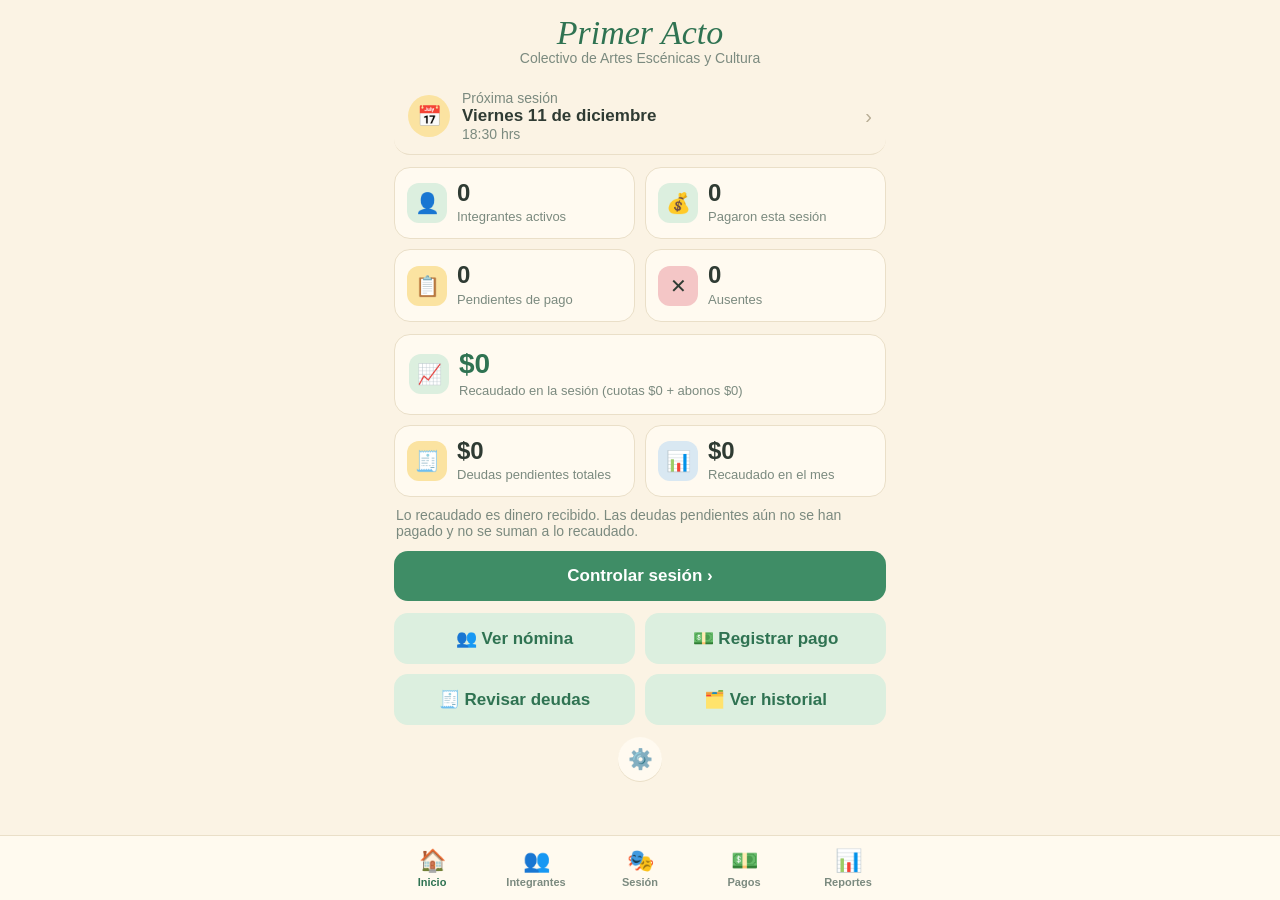
==== index.html @ b85246eb "Add files via upload" ====
<!DOCTYPE html>
<html lang="es">
<head>
<meta charset="utf-8">
<meta name="viewport" content="width=device-width, initial-scale=1, viewport-fit=cover, maximum-scale=1">
<meta name="theme-color" content="#fbf3e4">
<meta name="apple-mobile-web-app-capable" content="yes">
<meta name="mobile-web-app-capable" content="yes">
<meta name="apple-mobile-web-app-status-bar-style" content="default">
<meta name="apple-mobile-web-app-title" content="Primer Acto">
<link rel="manifest" href="manifest.webmanifest">
<link rel="apple-touch-icon" href="icon-180.png">
<link rel="icon" href="icon-192.png">
<title>Primer Acto | Cuotas y Asistencia</title>
<style>
:root{
  --cream:#fbf3e4; --card:#fffaf0; --line:#eadfc8; --ink:#2f3b33; --muted:#7b8a7f;
  --green:#3f8d66; --green-d:#2f7352; --green-p:#dcefdf;
  --yellow:#fbe3a1; --yellow-d:#8a6410; --rose:#f4c6c6; --rose-d:#a33d3d; --blue-p:#d9e8f2;
  --radius:16px;
}
*{box-sizing:border-box;-webkit-tap-highlight-color:transparent}
html,body{margin:0;background:var(--cream);color:var(--ink);font-family:-apple-system,BlinkMacSystemFont,"SF Pro Text","Segoe UI",Roboto,sans-serif;font-size:17px;-webkit-text-size-adjust:100%}
body{padding-top:env(safe-area-inset-top)}
#app{max-width:520px;margin:0 auto;min-height:100vh;padding:12px 14px calc(92px + env(safe-area-inset-bottom))}
h1,h2,h3{margin:0}
.brand{font-family:"Snell Roundhand","Apple Chancery",Georgia,serif;font-style:italic;font-size:34px;color:var(--green-d);line-height:1}
.hdr{display:flex;align-items:center;gap:10px;margin:4px 0 14px}
.hdr h2{flex:1;font-size:21px;text-align:center}
.hdr .sp{width:44px}
.ibtn{width:44px;height:44px;border-radius:50%;border:0;background:var(--card);box-shadow:0 1px 0 var(--line);font-size:20px;color:var(--ink)}
.ibtn.pri{background:var(--green);color:#fff}
.sub{color:var(--muted);font-size:14px}
.card{background:var(--card);border:1px solid var(--line);border-radius:var(--radius);padding:14px;margin-bottom:12px}
.grid2{display:grid;grid-template-columns:1fr 1fr;gap:10px;margin-bottom:12px}
.tile{background:var(--card);border:1px solid var(--line);border-radius:var(--radius);padding:12px;display:flex;gap:10px;align-items:center}
.tile .ic{width:40px;height:40px;border-radius:12px;display:grid;place-items:center;font-size:20px;flex:none}
.tile b{font-size:24px;display:block;line-height:1.1}
.tile span{font-size:13px;color:var(--muted)}
.big{padding:14px}
.big b{font-size:28px;color:var(--green-d)}
.i-g{background:var(--green-p)}.i-y{background:var(--yellow)}.i-r{background:var(--rose)}.i-b{background:var(--blue-p)}
.btn{display:block;width:100%;border:0;border-radius:14px;padding:15px;font-size:17px;font-weight:600;background:var(--green);color:#fff;text-align:center}
.btn:active{background:var(--green-d)}
.btn.sec{background:var(--green-p);color:var(--green-d)}
.btn.warn{background:var(--rose);color:var(--rose-d)}
.btn.sm{padding:10px 14px;font-size:15px;width:auto;display:inline-block}
.btns{display:grid;gap:10px;margin-top:10px}
.row{display:flex;align-items:center;gap:10px}
.grow{flex:1;min-width:0}
.seg{display:flex;background:#efe6d2;border-radius:12px;padding:3px;gap:3px;margin-bottom:12px}
.seg button{flex:1;border:0;background:transparent;padding:10px 4px;border-radius:10px;font-size:15px;color:var(--ink);font-weight:600}
.seg button.on{background:var(--green);color:#fff}
.seg button.on.rose{background:#e58b8b}
input,select,textarea{width:100%;font:inherit;font-size:17px;padding:13px;border-radius:12px;border:1px solid var(--line);background:#fff;color:var(--ink);-webkit-appearance:none;appearance:none}
select{background-image:linear-gradient(45deg,transparent 50%,#777 50%),linear-gradient(135deg,#777 50%,transparent 50%);background-position:calc(100% - 20px) 55%,calc(100% - 14px) 55%;background-size:6px 6px;background-repeat:no-repeat;padding-right:36px}
label{display:block;font-size:14px;color:var(--muted);margin:12px 0 5px;font-weight:600}
.list{background:var(--card);border:1px solid var(--line);border-radius:var(--radius);overflow:hidden;margin-bottom:12px}
.item{display:flex;align-items:center;gap:12px;padding:12px 14px;border-bottom:1px solid var(--line);background:transparent;width:100%;border-top:0;border-left:0;border-right:0;text-align:left;font:inherit;color:inherit}
.item:last-child{border-bottom:0}
.avatar{width:42px;height:42px;border-radius:50%;display:grid;place-items:center;font-weight:700;font-size:15px;flex:none}
.pill{display:inline-block;padding:3px 10px;border-radius:99px;font-size:13px;font-weight:700}
.p-pago{background:var(--green-p);color:var(--green-d)}
.p-debe{background:var(--yellow);color:var(--yellow-d)}
.p-ausente{background:var(--rose);color:var(--rose-d)}
.p-exento,.p-suspendida{background:var(--blue-p);color:#3c6685}
.p-ok{background:var(--green-p);color:var(--green-d)}
.chev{color:#b8ad95;font-size:20px}
.chips{display:flex;gap:8px;margin-bottom:12px;overflow-x:auto}
.chip{border:0;border-radius:99px;padding:9px 14px;background:#efe6d2;font-size:15px;font-weight:600;white-space:nowrap;color:var(--ink)}
.chip.on{background:var(--green);color:#fff}
.mrow{padding:10px 12px;border-bottom:1px solid var(--line)}
.mrow:last-child{border-bottom:0}
.mrow .nm{font-weight:600;margin-bottom:8px;display:flex;justify-content:space-between;gap:8px}
.mrow .nm small{font-weight:600;color:var(--yellow-d);background:var(--yellow);padding:1px 8px;border-radius:99px;font-size:12px}
.st{display:grid;grid-template-columns:repeat(3,1fr);gap:7px}
.st button{border:2px solid transparent;border-radius:12px;padding:12px 2px;font-size:15px;font-weight:700;background:#f3ecd9;color:#6b6a5c;min-height:48px}
.st button.on.pago{background:var(--green);color:#fff}
.st button.on.debe{background:var(--yellow);color:var(--yellow-d);border-color:#e9c75f}
.st button.on.ausente{background:#e58b8b;color:#fff}
.exento{padding:10px;border-radius:12px;background:var(--blue-p);color:#3c6685;font-weight:700;text-align:center}
.sumrow{display:grid;grid-template-columns:repeat(3,1fr);gap:8px;margin:12px 0}
.sum{border-radius:14px;padding:10px;text-align:center}
.sum span{display:block;font-size:12px;color:#5d6a60;font-weight:600}
.sum b{font-size:22px}
.tabs{position:fixed;left:0;right:0;bottom:0;background:rgba(255,250,240,.96);backdrop-filter:blur(10px);border-top:1px solid var(--line);padding:6px 6px calc(6px + env(safe-area-inset-bottom));display:flex;z-index:10}
.tabs-in{display:flex;width:100%;max-width:520px;margin:0 auto}
.tabs button{flex:1;border:0;background:none;padding:6px 0;font-size:11px;color:var(--muted);font-weight:600;display:flex;flex-direction:column;align-items:center;gap:2px}
.tabs button i{font-style:normal;font-size:22px}
.tabs button.on{color:var(--green-d)}
.bars{display:flex;align-items:flex-end;gap:10px;height:130px;padding:6px 4px 0}
.bar{flex:1;display:flex;flex-direction:column;justify-content:flex-end;align-items:center;height:100%;font-size:11px;color:var(--muted)}
.bar div{width:100%;background:#8fc7a6;border-radius:8px 8px 0 0;min-height:3px}
.bar em{font-style:normal;font-size:11px;color:var(--ink);font-weight:700;margin-bottom:3px}
.toast{position:fixed;left:50%;transform:translateX(-50%);bottom:calc(90px + env(safe-area-inset-bottom));background:#2f3b33;color:#fff;padding:12px 18px;border-radius:12px;font-size:15px;z-index:30;max-width:90%;text-align:center}
.warnbox{background:#fdf0cf;border:1px solid #ecd79b;border-radius:14px;padding:12px;font-size:14px;margin-bottom:12px;color:#6b520f}
.infobox{background:var(--blue-p);border-radius:14px;padding:12px;font-size:14px;margin-bottom:12px;color:#3c5970}
.switch{display:flex;justify-content:space-between;align-items:center;padding:10px 0;border-bottom:1px solid var(--line)}
.sw{width:52px;height:30px;border-radius:99px;background:#d6cdb6;border:0;position:relative;flex:none}
.sw::after{content:"";position:absolute;top:3px;left:3px;width:24px;height:24px;border-radius:50%;background:#fff;transition:.15s}
.sw.on{background:var(--green)}.sw.on::after{left:25px}
.empty{text-align:center;color:var(--muted);padding:26px 10px}
.right{text-align:right}
.mut{color:var(--muted)}
.tag-g{color:var(--green-d);font-weight:700}.tag-y{color:var(--yellow-d);font-weight:700}
hr{border:0;border-top:1px solid var(--line);margin:12px 0}
</style>
</head>
<body>
<div id="app"></div>
<nav class="tabs"><div class="tabs-in" id="tabs"></div></nav>
<script src="logic.js"></script>
<script>
(function(){
'use strict';
var KEY='primerActo.v1', META='primerActo.meta';
var S=load();
var today=PA.ymd(new Date());
var ui={tab:'home',memberId:null,mtab:'hist',q:'',filter:'activos',date:PA.nextSessionDate(S,new Date()),
        rep:{ym:today.slice(0,7),member:''},pay:{memberId:'',target:'oldest',method:'efectivo',amount:'',date:today,note:''},screen:null,edit:null};

/* ---------- almacenamiento ---------- */
function load(){
  try{var raw=localStorage.getItem(KEY); if(raw){var d=JSON.parse(raw); return migrate(d);}}catch(e){}
  return PA.newState();
}
function migrate(d){var b=PA.newState(); d.settings=Object.assign(b.settings,d.settings||{}); d.members=d.members||[]; d.sessions=d.sessions||{}; d.payments=d.payments||[]; d.v=1; return d;}
function save(){
  try{ localStorage.setItem(KEY,JSON.stringify(S)); localStorage.setItem(KEY+'.copy',JSON.stringify(S)); markDirty(); }
  catch(e){ toast('⚠️ No se pudo guardar. Exporta un respaldo.'); }
}
function meta(){try{return JSON.parse(localStorage.getItem(META))||{}}catch(e){return {}}}
function markDirty(){var m=meta(); m.dirty=(m.dirty||0)+1; try{localStorage.setItem(META,JSON.stringify(m))}catch(e){}}
function markBackup(){var m=meta(); m.last=Date.now(); m.dirty=0; localStorage.setItem(META,JSON.stringify(m));}
if(navigator.storage&&navigator.storage.persist){navigator.storage.persist().catch(function(){});}

/* ---------- utilidades ---------- */
var $=function(s){return document.querySelector(s)};
function esc(s){return String(s==null?'':s).replace(/[&<>"']/g,function(c){return {'&':'&amp;','<':'&lt;','>':'&gt;','"':'&quot;',"'":'&#39;'}[c]})}
var clp=PA.clp;
var DOW=['domingo','lunes','martes','miércoles','jueves','viernes','sábado'];
var MON=['enero','febrero','marzo','abril','mayo','junio','julio','agosto','septiembre','octubre','noviembre','diciembre'];
function fdate(s,long){var d=PA.parseYmd(s); return long?(DOW[d.getDay()]+' '+d.getDate()+' de '+MON[d.getMonth()]):(d.getDate()+' '+MON[d.getMonth()].slice(0,3)+' '+d.getFullYear());}
function cap(s){return s.charAt(0).toUpperCase()+s.slice(1)}
function fmonth(ym){var p=ym.split('-');return cap(MON[+p[1]-1])+' '+p[0]}
function full(m){return (m.first+' '+m.last).trim()}
function inits(m){return ((m.first[0]||'')+(m.last[0]||'')).toUpperCase()}
var COLORS=['#f6d0c8','#d7e8d2','#fbe3a1','#d9e8f2','#e6d3ee','#fbd5b0'];
function avatar(m){var i=0;for(var k=0;k<m.id.length;k++)i+=m.id.charCodeAt(k);return '<div class="avatar" style="background:'+COLORS[i%COLORS.length]+'">'+esc(inits(m))+'</div>'}
var ICON={pago:'✓',debe:'⏳',ausente:'✕',exento:'☂'}, LABEL={pago:'Pagó',debe:'Debe',ausente:'Ausente',exento:'Exento',suspendida:'Suspendida'};
function toast(t){var e=document.createElement('div');e.className='toast';e.textContent=t;document.body.appendChild(e);setTimeout(function(){e.remove()},2600)}
function download(name,text,type){var b=new Blob([text],{type:type||'text/csv;charset=utf-8'});var a=document.createElement('a');a.href=URL.createObjectURL(b);a.download=name;document.body.appendChild(a);a.click();setTimeout(function(){a.remove();URL.revokeObjectURL(a.href)},500)}
function pickFile(accept,cb){var i=document.createElement('input');i.type='file';i.accept=accept;i.onchange=function(){var f=i.files[0];if(!f)return;var r=new FileReader();r.onload=function(){cb(r.result,f)};r.readAsText(f)};i.click()}

/* ---------- vistas ---------- */
function header(title,back,right){
  return '<div class="hdr">'+(back?'<button class="ibtn" data-a="back">‹</button>':'<div class="sp"></div>')+'<h2>'+title+'</h2>'+(right||'<div class="sp"></div>')+'</div>';
}
function tile(ic,cls,v,l){return '<div class="tile"><div class="ic '+cls+'">'+ic+'</div><div><b>'+v+'</b><span>'+l+'</span></div></div>'}

function vHome(){
  var date=ui.date, st=PA.sessionStats(S,date), ym=date.slice(0,7);
  var m=meta(), warn='';
  if(S.members.length||Object.keys(S.sessions).length){
    var days=m.last?Math.floor((Date.now()-m.last)/864e5):null;
    if((m.dirty||0)>0&&(days===null||days>=7)) warn='<div class="warnbox">💾 <b>'+(days===null?'Aún no has hecho un respaldo.':'Hace '+days+' días que no haces un respaldo.')+'</b> Toca aquí para descargarlo.<div class="btns"><button class="btn sec sm" data-a="backup">Descargar respaldo</button></div></div>';
  }
  var sesTxt=st.suspendida?'<span class="pill p-suspendida">Suspendida</span>':'';
  return '<div style="text-align:center;margin:4px 0 12px"><div class="brand">Primer Acto</div><div class="sub">Colectivo de Artes Escénicas y Cultura</div></div>'
  +warn
  +'<button class="item card" style="margin-bottom:12px" data-a="goSession"><div class="avatar i-y" style="font-size:20px">📅</div><div class="grow"><div class="sub">'+(date===PA.nextSessionDate(S,new Date())?'Próxima sesión':'Sesión seleccionada')+'</div><b>'+cap(fdate(date,true))+'</b> '+sesTxt+'<div class="sub">'+esc(S.settings.time)+' hrs'+(S.settings.place?' · '+esc(S.settings.place):'')+'</div></div><span class="chev">›</span></button>'
  +'<div class="grid2">'
  +tile('👤','i-g',S.members.filter(function(x){return x.active}).length,'Integrantes activos')
  +tile('💰','i-g',st.pagaron,'Pagaron esta sesión')
  +tile('📋','i-y',st.deben,'Pendientes de pago')
  +tile('✕','i-r',st.ausentes,'Ausentes')
  +'</div>'
  +'<div class="tile big" style="margin-bottom:10px"><div class="ic i-g">📈</div><div><b>'+clp(st.recaudado)+'</b><span>Recaudado en la sesión (cuotas '+clp(st.cuotasCobradas)+' + abonos '+clp(st.abonos)+')</span></div></div>'
  +'<div class="grid2">'
  +'<div class="tile"><div class="ic i-y">🧾</div><div><b>'+clp(PA.totalDebt(S))+'</b><span>Deudas pendientes totales</span></div></div>'
  +'<div class="tile"><div class="ic i-b">📊</div><div><b>'+clp(PA.monthCollected(S,ym))+'</b><span>Recaudado en el mes</span></div></div>'
  +'</div>'
  +'<div class="sub" style="margin:-2px 2px 12px">Lo recaudado es dinero recibido. Las deudas pendientes aún no se han pagado y no se suman a lo recaudado.</div>'
  +'<button class="btn" data-a="goSession">Controlar sesión ›</button>'
  +'<div class="grid2" style="margin-top:12px">'
  +'<button class="btn sec" data-a="tab" data-v="members">👥 Ver nómina</button>'
  +'<button class="btn sec" data-a="tab" data-v="pay">💵 Registrar pago</button>'
  +'<button class="btn sec" data-a="debts">🧾 Revisar deudas</button>'
  +'<button class="btn sec" data-a="tab" data-v="reports">🗂️ Ver historial</button>'
  +'</div>'
  +'<div style="text-align:center;margin-top:6px"><button class="ibtn" data-a="settings" aria-label="Configuración">⚙️</button></div>';
}

function vMembers(){
  var list=S.members.slice().sort(PA.byName), act=list.filter(function(m){return m.active}).length, ina=list.length-act;
  var q=ui.q.trim().toLowerCase();
  var shown=list.filter(function(m){
    if(ui.filter==='activos'&&!m.active)return false;
    if(ui.filter==='inactivos'&&m.active)return false;
    return !q||full(m).toLowerCase().indexOf(q)>=0;
  });
  return header('Integrantes',false,'<button class="ibtn pri" data-a="addMember">＋</button>')
  +'<input id="q" type="search" placeholder="Buscar integrante…" value="'+esc(ui.q)+'" style="margin-bottom:10px">'
  +'<div class="chips">'
  +'<button class="chip '+(ui.filter==='todos'?'on':'')+'" data-a="filter" data-v="todos">Todos ('+list.length+')</button>'
  +'<button class="chip '+(ui.filter==='activos'?'on':'')+'" data-a="filter" data-v="activos">Activos ('+act+')</button>'
  +'<button class="chip '+(ui.filter==='inactivos'?'on':'')+'" data-a="filter" data-v="inactivos">Inactivos ('+ina+')</button></div>'
  +(shown.length?'<div class="list">'+shown.map(function(m){
    var b=PA.balanceOf(S,m.id);
    return '<button class="item" data-a="member" data-id="'+m.id+'">'+avatar(m)+'<div class="grow"><b>'+esc(full(m))+'</b><div class="sub">'+(m.active?'Activo':'Inactivo')+(b?' · <span class="tag-y">Debe '+clp(b)+'</span>':'')+'</div></div><span class="chev">›</span></button>';
  }).join('')+'</div>':'<div class="empty">'+(list.length?'No hay resultados.':'Aún no hay integrantes.<br>Toca ＋ para agregar el primero o importa una nómina en CSV.')+'</div>')
  +'<div class="btns"><button class="btn sec" data-a="importMembers">⬆️ Importar nómina (CSV)</button><button class="btn sec" data-a="exportMembers">⬇️ Exportar nómina (CSV)</button></div>';
}

function vMemberForm(){
  var m=ui.edit==='new'?{first:'',last:'',active:true,joinDate:ui.date}:PA.memberById(S,ui.edit);
  return header(ui.edit==='new'?'Nuevo integrante':'Editar datos',true)
  +'<div class="card"><label>Nombre</label><input id="f_first" value="'+esc(m.first)+'" autocapitalize="words" autocomplete="off">'
  +'<label>Apellido</label><input id="f_last" value="'+esc(m.last)+'" autocapitalize="words" autocomplete="off">'
  +'<label>Se incorpora desde (no se cobran semanas anteriores)</label><input id="f_join" type="date" value="'+esc(m.joinDate)+'">'
  +'<div class="infobox" style="margin-top:12px">Solo se guardan nombre y apellido. No registres datos innecesarios de menores de edad.</div></div>'
  +'<button class="btn" data-a="saveMember">Guardar</button>';
}

function vMember(){
  var m=PA.memberById(S,ui.memberId); if(!m){ui.screen=null;return vMembers()}
  var b=PA.balanceOf(S,m.id), t=ui.mtab;
  var body='';
  if(t==='hist'){
    var h=PA.memberHistory(S,m.id);
    body=(h.length?'<div class="list">'+h.map(function(r){
      return '<div class="item"><span class="grow">'+fdate(r.date)+'</span><span class="pill p-'+r.kind+'">'+ICON[r.kind==='suspendida'?'exento':r.kind]+' '+LABEL[r.kind]+'</span><b style="min-width:58px;text-align:right">'+clp(r.amount)+'</b></div>';
    }).join('')+'</div>':'<div class="empty">Sin sesiones registradas.</div>')
    +'<div class="sub">Ausencias: <b>'+PA.absences(S,m.id)+'</b></div>';
  } else if(t==='debts'){
    var d=PA.debtsOf(S,m.id), pays=S.payments.filter(function(p){return p.memberId===m.id}).sort(function(a,b){return a.date<b.date?1:-1});
    body='<div class="card"><div class="sub">Saldo pendiente</div><b style="font-size:28px" class="'+(b?'tag-y':'tag-g')+'">'+clp(b)+'</b></div>'
    +(d.length?'<h3 style="margin:8px 2px">Cuotas adeudadas</h3><div class="list">'+d.map(function(x){
      return '<div class="item"><span class="grow">'+fdate(x.date)+(x.paid?'<div class="sub">Abonado '+clp(x.paid)+' de '+clp(x.fee)+'</div>':'')+'</span>'+(x.balance?'<span class="pill p-debe">Debe '+clp(x.balance)+'</span>':'<span class="pill p-ok">Pagada</span>')+'</div>';
    }).join('')+'</div>':'')
    +'<h3 style="margin:8px 2px">Pagos y abonos</h3>'
    +(pays.length?'<div class="list">'+pays.map(payRow).join('')+'</div>':'<div class="empty">Sin abonos registrados.</div>');
  } else {
    body='<div class="list"><div class="item"><span class="grow">Incorporación</span><b>'+fdate(m.joinDate)+'</b></div>'
    +'<div class="item"><span class="grow">Estado</span><span class="pill '+(m.active?'p-pago':'p-exento')+'">'+(m.active?'Activo':'Inactivo')+'</span></div></div>'
    +'<div class="btns"><button class="btn sec" data-a="editMember" data-id="'+m.id+'">✏️ Editar datos</button>'
    +'<button class="btn '+(m.active?'warn':'')+'" data-a="toggleActive" data-id="'+m.id+'">'+(m.active?'Marcar como inactivo':'Reactivar integrante')+'</button></div>'
    +'<div class="sub" style="margin-top:10px">Al marcar como inactivo no se generan nuevas cuotas, pero se conserva todo su historial y sus deudas.</div>';
  }
  return header(esc(m.first),true)
  +'<div class="row" style="margin-bottom:12px">'+avatar(m).replace('class="avatar"','class="avatar" style="width:64px;height:64px;font-size:22px;background:#f6d0c8"')+'<div><h3>'+esc(full(m))+'</h3><span class="pill '+(m.active?'p-pago':'p-exento')+'">'+(m.active?'Activo':'Inactivo')+'</span>'+(b?' <span class="pill p-debe">Debe '+clp(b)+'</span>':'')+'</div></div>'
  +'<div class="seg"><button class="'+(t==='hist'?'on':'')+'" data-a="mtab" data-v="hist">Historial</button><button class="'+(t==='debts'?'on':'')+'" data-a="mtab" data-v="debts">Deudas</button><button class="'+(t==='data'?'on':'')+'" data-a="mtab" data-v="data">Datos</button></div>'
  +body
  +'<div class="btns"><button class="btn" data-a="payFor" data-id="'+m.id+'">Registrar pago</button></div>';
}
function payRow(p){
  var m=PA.memberById(S,p.memberId);
  return '<div class="item"><div class="grow"><b>'+clp(p.amount)+'</b> <span class="sub">· '+fdate(p.date)+' · '+esc(PA.METHODS[p.method]||p.method)+'</span>'
   +(ui.tab==='pay'&&m?'<div class="sub">'+esc(full(m))+'</div>':'')
   +'<div class="sub">Aplicado a: '+p.allocs.map(function(a){return fdate(a.date)+' ('+clp(a.amount)+')'}).join(', ')+'</div>'+(p.note?'<div class="sub">“'+esc(p.note)+'”</div>':'')+'</div>'
   +'<button class="btn warn sm" data-a="delPay" data-id="'+p.id+'">Anular</button></div>';
}

function vSession(){
  var date=ui.date, s=S.sessions[date], susp=s&&s.status==='suspendida', st=PA.sessionStats(S,date), ro=PA.roster(S,date);
  var fee=s?s.fee:S.settings.fee;
  var h=header('Control semanal',false,'<div class="sp"></div>')
   +'<div class="card"><label style="margin-top:0">Fecha de la sesión</label><input id="sdate" type="date" value="'+date+'"><div class="sub" style="margin-top:6px">'+cap(fdate(date,true))+'</div></div>'
   +'<div class="seg"><button class="'+(!susp?'on':'')+'" data-a="status" data-v="realizada">Sesión realizada</button><button class="'+(susp?'on rose':'')+'" data-a="status" data-v="suspendida">Suspender sesión</button></div>';
  if(susp){
    return h+'<div class="card" style="text-align:center"><div style="font-size:54px">🗓️</div><h3>Sesión suspendida</h3><p class="sub">No se cobra la cuota a ningún integrante en esta fecha. Las deudas anteriores se mantienen.</p></div>'
     +'<div class="list">'+ro.map(function(m){return '<div class="item">'+avatar(m)+'<div class="grow"><b>'+esc(full(m))+'</b></div><span class="pill p-exento">☂ Exento</span></div>'}).join('')+'</div>'
     +'<div class="btns"><button class="btn sec" data-a="status" data-v="realizada">Reanudar sesión (marcar como realizada)</button></div>';
  }
  var rows=ro.map(function(m){
    var mk=s&&s.marks[m.id], prev=PA.balanceOf(S,m.id)-((mk==='debe')?Math.max(0,fee-PA.allocatedTo(S,m.id,date)):0);
    return '<div class="mrow"><div class="nm"><span>'+esc(full(m))+(m.active?'':' <span class="sub">(inactivo)</span>')+'</span>'+(prev>0?'<small>Deuda previa '+clp(prev)+'</small>':'')+'</div><div class="st">'
     +['pago','debe','ausente'].map(function(k){return '<button class="'+k+(mk===k?' on':'')+'" data-a="mark" data-id="'+m.id+'" data-v="'+k+'">'+ICON[k]+' '+LABEL[k]+'</button>'}).join('')+'</div></div>';
  }).join('');
  return h+(ro.length?'<div class="sub" style="margin:0 2px 8px">Toca el estado de cada integrante (un segundo toque lo desmarca). Se guarda solo.</div><div class="list">'+rows+'</div>':'<div class="empty">No hay integrantes activos para esta fecha.<br>Agrégalos en “Integrantes”.</div>')
   +'<div class="sumrow"><div class="sum i-g"><span>Recaudado</span><b>'+clp(st.recaudado)+'</b></div><div class="sum i-y"><span>Pendiente</span><b>'+clp(st.pendienteSesion)+'</b></div><div class="sum i-r"><span>Ausentes</span><b>'+st.ausentes+'</b></div></div>'
   +'<div class="sub" style="text-align:center">✓ Guardado automáticamente · Cuota: '+clp(fee)+(st.sinMarcar?' · Sin marcar: '+st.sinMarcar:'')+'</div>'
   +'<div class="btns"><button class="btn sec" data-a="prevDate">‹ Sesión anterior</button><button class="btn sec" data-a="nextDate">Sesión siguiente ›</button></div>';
}

function vPay(){
  var P=ui.pay, members=S.members.slice().sort(PA.byName);
  var m=P.memberId?PA.memberById(S,P.memberId):null, d=m?PA.debtsOf(S,m.id).filter(function(x){return x.balance>0}):[], bal=d.reduce(function(t,x){return t+x.balance},0);
  var recent=S.payments.slice().sort(function(a,b){return a.date<b.date?1:(a.date>b.date?-1:0)}).slice(0,15);
  return header('Registrar pago',false)
  +'<div class="card"><label style="margin-top:0">Integrante</label><select id="p_member"><option value="">Elige un integrante…</option>'+members.map(function(x){var b=PA.balanceOf(S,x.id);return '<option value="'+x.id+'"'+(x.id===P.memberId?' selected':'')+'>'+esc(full(x))+(b?' — debe '+clp(b):'')+'</option>'}).join('')+'</select>'
  +(m?'<div class="row" style="margin-top:10px">'+avatar(m)+'<div><b>'+esc(full(m))+'</b><div class="sub">Deuda actual: <b class="'+(bal?'tag-y':'tag-g')+'">'+clp(bal)+'</b></div></div></div>':'')
  +(m&&!bal?'<div class="infobox" style="margin-top:10px">Esta persona no tiene deudas pendientes. Si pagó hoy en la sesión, márcala como “Pagó” en Control semanal.</div>':'')
  +'<label>Monto recibido (CLP)</label><input id="p_amount" type="number" inputmode="numeric" min="0" step="1" placeholder="'+(bal?'hasta '+bal:'0')+'" value="'+esc(P.amount)+'">'
  +'<label>Fecha del pago</label><input id="p_date" type="date" value="'+P.date+'">'
  +'<label>Medio de pago</label><select id="p_method">'+Object.keys(PA.METHODS).map(function(k){return '<option value="'+k+'"'+(k===P.method?' selected':'')+'>'+PA.METHODS[k]+'</option>'}).join('')+'</select>'
  +'<label>Aplicar a</label><select id="p_target"><option value="oldest">Deudas más antiguas primero</option>'+d.map(function(x){return '<option value="'+x.date+'"'+(P.target===x.date?' selected':'')+'>Semana del '+fdate(x.date)+' (debe '+clp(x.balance)+')</option>'}).join('')+'</select>'
  +'<label>Observaciones (opcional)</label><textarea id="p_note" rows="2">'+esc(P.note)+'</textarea></div>'
  +'<button class="btn" data-a="savePay">Guardar pago</button>'
  +'<h3 style="margin:18px 2px 8px">Últimos pagos y abonos</h3>'+(recent.length?'<div class="list">'+recent.map(payRow).join('')+'</div>':'<div class="empty">Aún no hay abonos registrados.</div>');
}

function vDebts(){
  var rows=S.members.map(function(m){return {m:m,b:PA.balanceOf(S,m.id)}}).filter(function(x){return x.b>0}).sort(function(a,b){return b.b-a.b});
  var tot=rows.reduce(function(t,x){return t+x.b},0);
  return header('Deudas pendientes',true)
  +'<div class="card"><div class="sub">Total adeudado (aún no recibido)</div><b style="font-size:28px" class="tag-y">'+clp(tot)+'</b></div>'
  +(rows.length?'<div class="list">'+rows.map(function(x){return '<button class="item" data-a="payFor" data-id="'+x.m.id+'">'+avatar(x.m)+'<div class="grow"><b>'+esc(full(x.m))+'</b><div class="sub">'+PA.debtsOf(S,x.m.id).filter(function(d){return d.balance>0}).length+' cuota(s) pendiente(s)</div></div><span class="pill p-debe">'+clp(x.b)+'</span><span class="chev">›</span></button>'}).join('')+'</div>':'<div class="empty">🎉 Nadie tiene deudas pendientes.</div>');
}

function vReports(){
  var R=ui.rep, ym=R.ym, mem=R.member;
  var months={}; months[today.slice(0,7)]=1; Object.keys(S.sessions).forEach(function(d){months[d.slice(0,7)]=1}); S.payments.forEach(function(p){months[p.date.slice(0,7)]=1}); months[ym]=1;
  var ml=Object.keys(months).sort().reverse();
  var dates=Object.keys(S.sessions).filter(function(d){return d.slice(0,7)===ym}).sort().reverse();
  var pagaron=0,debe=0,aus=0;
  dates.forEach(function(d){var s=S.sessions[d]; if(s.status==='suspendida')return; Object.keys(s.marks).forEach(function(id){ if(mem&&id!==mem)return; var k=s.marks[id]; if(k==='pago')pagaron++; else if(k==='debe')debe++; else if(k==='ausente')aus++;});});
  var wk=PA.collectedByWeek(S,ym);
  var max=Math.max.apply(null,wk.map(function(w){return w.total}).concat([1]));
  var collected=mem?(function(){var t=0;dates.forEach(function(d){var s=S.sessions[d];if(s.status!=='suspendida'&&s.marks[mem]==='pago')t+=s.fee});S.payments.forEach(function(p){if(p.memberId===mem&&p.date.slice(0,7)===ym)t+=p.amount});return t})():PA.monthCollected(S,ym);
  var pend=(mem?PA.balanceOf(S,mem):PA.totalDebt(S));
  var pays=S.payments.filter(function(p){return p.date.slice(0,7)===ym&&(!mem||p.memberId===mem)}).sort(function(a,b){return a.date<b.date?1:-1});
  var members=S.members.slice().sort(PA.byName);
  var tbl=members.filter(function(m){return !mem||m.id===mem}).map(function(m){
    return '<div class="item"><div class="grow"><b>'+esc(full(m))+'</b><div class="sub">Ausencias: '+PA.absences(S,m.id)+' · Abonos: '+clp(S.payments.filter(function(p){return p.memberId===m.id}).reduce(function(t,p){return t+p.amount},0))+'</div></div>'+(PA.balanceOf(S,m.id)?'<span class="pill p-debe">Debe '+clp(PA.balanceOf(S,m.id))+'</span>':'<span class="pill p-ok">Al día</span>')+'</div>';
  }).join('');
  var ymI=ml.indexOf(ym);
  return header('Reportes',false)
  +'<div class="row" style="margin-bottom:10px"><button class="ibtn" data-a="repMonth" data-v="1">‹</button><select id="r_ym" class="grow" style="text-align:center">'+ml.map(function(x){return '<option value="'+x+'"'+(x===ym?' selected':'')+'>'+fmonth(x)+'</option>'}).join('')+'</select><button class="ibtn" data-a="repMonth" data-v="-1">›</button></div>'
  +'<select id="r_mem" style="margin-bottom:12px"><option value="">Todos los integrantes</option>'+members.map(function(m){return '<option value="'+m.id+'"'+(m.id===mem?' selected':'')+'>'+esc(full(m))+'</option>'}).join('')+'</select>'
  +'<div class="grid2">'+tile('💰','i-g',clp(collected),'Recaudado (dinero recibido)')+tile('🧾','i-y',clp(pend),'Deuda pendiente total')+'</div>'
  +'<div class="grid2">'+tile('✓','i-g',pagaron,'Pagos de cuota')+tile('⏳','i-y',debe,'Cuotas “Debe”')+tile('✕','i-r',aus,'Ausencias')+tile('☂','i-b',dates.filter(function(d){return S.sessions[d].status==='suspendida'}).length,'Sesiones suspendidas')+'</div>'
  +(!mem?'<h3 style="margin:8px 2px">Recaudación por semana</h3><div class="card">'+(wk.length?'<div class="bars">'+wk.map(function(w){var d=PA.parseYmd(w.week);return '<div class="bar"><em>'+clp(w.total)+'</em><div style="height:'+Math.max(3,Math.round(w.total/max*90))+'px"></div>'+d.getDate()+'/'+(d.getMonth()+1)+'</div>'}).join('')+'</div><div class="sub" style="margin-top:6px">Semanas que comienzan el lunes indicado.</div>':'<div class="empty">Sin recaudación este mes.</div>')+'</div>':'')
  +'<h3 style="margin:8px 2px">Sesiones de '+fmonth(ym)+'</h3>'
  +(dates.length?'<div class="list">'+dates.map(function(d){var s=S.sessions[d],st=PA.sessionStats(S,d);
     if(mem){var k=s.status==='suspendida'?'suspendida':s.marks[mem]; return '<button class="item" data-a="openSession" data-v="'+d+'"><span class="grow">'+fdate(d)+'</span>'+(k?'<span class="pill p-'+k+'">'+LABEL[k]+'</span>':'<span class="sub">sin marcar</span>')+'</button>';}
     return '<button class="item" data-a="openSession" data-v="'+d+'"><div class="grow"><b>'+fdate(d)+'</b><div class="sub">'+(s.status==='suspendida'?'Suspendida':st.pagaron+' pagaron · '+st.deben+' deben · '+st.ausentes+' ausentes')+'</div></div>'+(s.status==='suspendida'?'<span class="pill p-suspendida">☂</span>':'<b>'+clp(st.recaudado)+'</b>')+'<span class="chev">›</span></button>'}).join('')+'</div>':'<div class="empty">No hay sesiones en este mes.</div>')
  +'<h3 style="margin:8px 2px">Pagos y abonos del mes</h3>'+(pays.length?'<div class="list">'+pays.map(payRow).join('')+'</div>':'<div class="empty">Sin abonos este mes.</div>')
  +'<h3 style="margin:8px 2px">Detalle por integrante</h3><div class="list">'+(tbl||'<div class="empty">Sin integrantes.</div>')+'</div>'
  +'<div class="btns"><button class="btn" data-a="exportReport">⬇️ Exportar reporte (CSV / Excel)</button></div>';
}

function vSettings(){
  var c=S.settings, m=meta();
  return header('Configuración',true)
  +'<div class="card"><h3>Datos generales</h3><label>Monto de la cuota semanal (CLP)</label><input id="s_fee" type="number" inputmode="numeric" min="0" value="'+c.fee+'">'
  +'<div class="sub" style="margin-top:6px">El nuevo monto aplica a las sesiones que crees desde ahora. Las sesiones ya registradas conservan la cuota con que se cobraron.</div>'
  +'<label>Lugar del taller</label><input id="s_place" value="'+esc(c.place)+'">'
  +'<label>Día habitual</label><select id="s_wd">'+DOW.map(function(d,i){return '<option value="'+i+'"'+(i===c.weekday?' selected':'')+'>'+cap(d)+'</option>'}).join('')+'</select>'
  +'<label>Hora habitual</label><input id="s_time" type="time" value="'+esc(c.time)+'">'
  +'<div class="switch" style="margin-top:12px"><span>Confirmar antes de suspender una sesión</span><button class="sw '+(c.confirm?'on':'')+'" data-a="toggleConfirm"></button></div></div>'
  +'<div class="card"><h3>Respaldo de datos</h3>'
  +'<div class="warnbox" style="margin-top:10px"><b>Importante:</b> los datos se guardan en este iPhone (almacenamiento del navegador). Se conservan al cerrar la app y al actualizarla, pero <b>se pierden si borras los datos de Safari / “Borrar historial y datos”, si eliminas la app de la pantalla de inicio o si cambias de teléfono</b>. Descarga un respaldo cada semana y guárdalo en Archivos, iCloud o tu correo.</div>'
  +'<div class="sub">Último respaldo: <b>'+(m.last?new Date(m.last).toLocaleDateString('es-CL'):'nunca')+'</b></div>'
  +'<div class="btns"><button class="btn" data-a="backup">⬇️ Descargar respaldo completo (.json)</button><button class="btn sec" data-a="restore">⬆️ Restaurar desde respaldo (.json)</button><button class="btn sec" data-a="exportReport">⬇️ Exportar cuotas y pagos (CSV / Excel)</button><button class="btn sec" data-a="exportMembers">⬇️ Exportar nómina (CSV)</button><button class="btn sec" data-a="importMembers">⬆️ Importar nómina (CSV)</button></div></div>'
  +'<div class="infobox">Los CSV usan “;” como separador y se abren directamente en Excel. Si pides acceso desde otro dispositivo, puedes restaurar el respaldo .json allí.</div>';
}

function render(){
  var v;
  if(ui.screen==='memberForm') v=vMemberForm();
  else if(ui.screen==='member') v=vMember();
  else if(ui.screen==='settings') v=vSettings();
  else if(ui.screen==='debts') v=vDebts();
  else v={home:vHome,members:vMembers,session:vSession,pay:vPay,reports:vReports}[ui.tab]();
  var y=window.scrollY; $('#app').innerHTML=v;
  var act=ui.screen?({member:'members',memberForm:'members'}[ui.screen]||ui.tab):ui.tab;
  $('#tabs').innerHTML=[['home','🏠','Inicio'],['members','👥','Integrantes'],['session','🎭','Sesión'],['pay','💵','Pagos'],['reports','📊','Reportes']].map(function(t){return '<button data-a="tab" data-v="'+t[0]+'" class="'+(act===t[0]?'on':'')+'"><i>'+t[1]+'</i>'+t[2]+'</button>'}).join('');
  window.scrollTo(0,y);
}
function go(tab){ui.tab=tab;ui.screen=null;window.scrollTo(0,0);render()}

/* ---------- acciones ---------- */
var A={
  tab:function(e){go(e.v)},
  back:function(){ if(ui.screen==='memberForm'&&ui.memberId&&ui.edit!=='new')ui.screen='member'; else ui.screen=null; render()},
  goSession:function(){go('session')},
  settings:function(){ui.screen='settings';render()},
  debts:function(){ui.screen='debts';render()},
  filter:function(e){ui.filter=e.v;render()},
  addMember:function(){ui.edit='new';ui.screen='memberForm';render()},
  editMember:function(e){ui.edit=e.id;ui.screen='memberForm';render()},
  member:function(e){ui.memberId=e.id;ui.mtab='hist';ui.screen='member';window.scrollTo(0,0);render()},
  mtab:function(e){ui.mtab=e.v;render()},
  saveMember:function(){
    var f=$('#f_first').value,l=$('#f_last').value,j=$('#f_join').value||today;
    if(ui.edit==='new'){var r=PA.addMember(S,f,l,j); if(!r.ok)return toast(r.error); ui.memberId=r.member.id;}
    else{ if(!f.trim())return toast('Falta el nombre.'); var m=PA.memberById(S,ui.edit); m.first=f.trim();m.last=l.trim();m.joinDate=j;}
    save();toast('Integrante guardado');ui.screen='member';ui.edit=null;render();
  },
  toggleActive:function(e){var m=PA.memberById(S,e.id);m.active=!m.active;save();render()},
  mark:function(e){var r=PA.setMark(S,ui.date,e.id,e.v); if(!r.ok)return toast(r.error); save();render()},
  status:function(e){
    var cur=S.sessions[ui.date]&&S.sessions[ui.date].status; if((cur||'realizada')===e.v)return;
    if(e.v==='suspendida'&&S.settings.confirm&&!confirm('¿Suspender la sesión del '+fdate(ui.date)+'? Nadie pagará cuota esa semana (las deudas anteriores se mantienen).'))return;
    var r=PA.setStatus(S,ui.date,e.v); if(!r.ok)return toast(r.error); save();render();
  },
  prevDate:function(){shiftDate(-7)}, nextDate:function(){shiftDate(7)},
  openSession:function(e){ui.date=e.v;go('session')},
  payFor:function(e){ui.pay.memberId=e.id;ui.pay.target='oldest';ui.pay.amount='';ui.pay.date=today;ui.pay.note='';go('pay')},
  savePay:function(){
    var P=ui.pay; P.amount=$('#p_amount').value;P.date=$('#p_date').value;P.note=$('#p_note').value;P.method=$('#p_method').value;P.target=$('#p_target').value;
    var r=PA.addPayment(S,{memberId:P.memberId,date:P.date,amount:P.amount,method:P.method,note:P.note,target:P.target});
    if(!r.ok)return toast(r.error); save(); ui.pay.amount='';ui.pay.note='';ui.pay.target='oldest'; toast('Pago registrado: '+clp(r.payment.amount)); render();
  },
  delPay:function(e){ if(!confirm('¿Anular este pago? La deuda asociada volverá a quedar pendiente.'))return; PA.deletePayment(S,e.id);save();render()},
  repMonth:function(e){var months={};months[today.slice(0,7)]=1;Object.keys(S.sessions).forEach(function(d){months[d.slice(0,7)]=1});S.payments.forEach(function(p){months[p.date.slice(0,7)]=1});months[ui.rep.ym]=1;var ml=Object.keys(months).sort().reverse();var i=ml.indexOf(ui.rep.ym)+(+e.v);if(i>=0&&i<ml.length)ui.rep.ym=ml[i];render()},
  toggleConfirm:function(){S.settings.confirm=!S.settings.confirm;save();render()},
  backup:function(){download('respaldo-primer-acto-'+today+'.json',JSON.stringify(S,null,1),'application/json');markBackup();toast('Respaldo descargado. Guárdalo en Archivos o iCloud.');setTimeout(render,50)},
  restore:function(){pickFile('.json,application/json',function(txt){try{var d=JSON.parse(txt);if(!d.members||!d.sessions||!d.payments)throw 0;if(!confirm('Esto reemplazará TODOS los datos actuales por los del respaldo ('+d.members.length+' integrantes). ¿Continuar?'))return;try{localStorage.setItem(KEY+'.prerestore',JSON.stringify(S))}catch(e){}S=migrate(d);save();ui.date=PA.nextSessionDate(S,new Date());toast('Respaldo restaurado');render()}catch(e){toast('Ese archivo no es un respaldo válido.')}})},
  exportMembers:function(){download('nomina-primer-acto.csv',PA.exportMembersCsv(S));},
  exportReport:function(){download('reporte-cuotas-primer-acto-'+today+'.csv',PA.exportReportCsv(S));},
  importMembers:function(){pickFile('.csv,text/csv,text/plain',function(txt){var r=PA.importMembersCsv(S,txt,today);save();toast(r.added+' integrantes agregados'+(r.skipped?' · '+r.skipped+' ya existían':''));render()})}
};
function shiftDate(n){var d=PA.parseYmd(ui.date);d.setDate(d.getDate()+n);ui.date=PA.ymd(d);render()}

document.addEventListener('click',function(ev){
  var el=ev.target.closest('[data-a]'); if(!el)return;
  var f=A[el.dataset.a]; if(f){ev.preventDefault();f({id:el.dataset.id,v:el.dataset.v})}
});
document.addEventListener('input',function(ev){
  if(ev.target.id==='q'){ui.q=ev.target.value;var pos=ev.target.selectionStart;render();var q=$('#q');q.focus();q.setSelectionRange(pos,pos);}
});
document.addEventListener('change',function(ev){
  var id=ev.target.id, v=ev.target.value;
  if(id==='sdate'&&v){ui.date=v;render()}
  else if(id==='p_member'){ui.pay.memberId=v;ui.pay.target='oldest';render()}
  else if(id==='p_target'||id==='p_method'||id==='p_date'||id==='p_note'||id==='p_amount'){ui.pay[{p_target:'target',p_method:'method',p_date:'date',p_note:'note',p_amount:'amount'}[id]]=v; if(id==='p_target')render()}
  else if(id==='r_ym'){ui.rep.ym=v;render()}
  else if(id==='r_mem'){ui.rep.member=v;render()}
  else if(id==='s_fee'){var n=Math.round(Number(v));if(n>=0){S.settings.fee=n;save();toast('Cuota: '+clp(n))}}
  else if(id==='s_place'){S.settings.place=v;save()}
  else if(id==='s_time'){S.settings.time=v;save()}
  else if(id==='s_wd'){S.settings.weekday=+v;save();ui.date=PA.nextSessionDate(S,new Date())}
});

if('serviceWorker' in navigator){window.addEventListener('load',function(){navigator.serviceWorker.register('sw.js').catch(function(){})})}
render();
})();
</script>
</body>
</html>
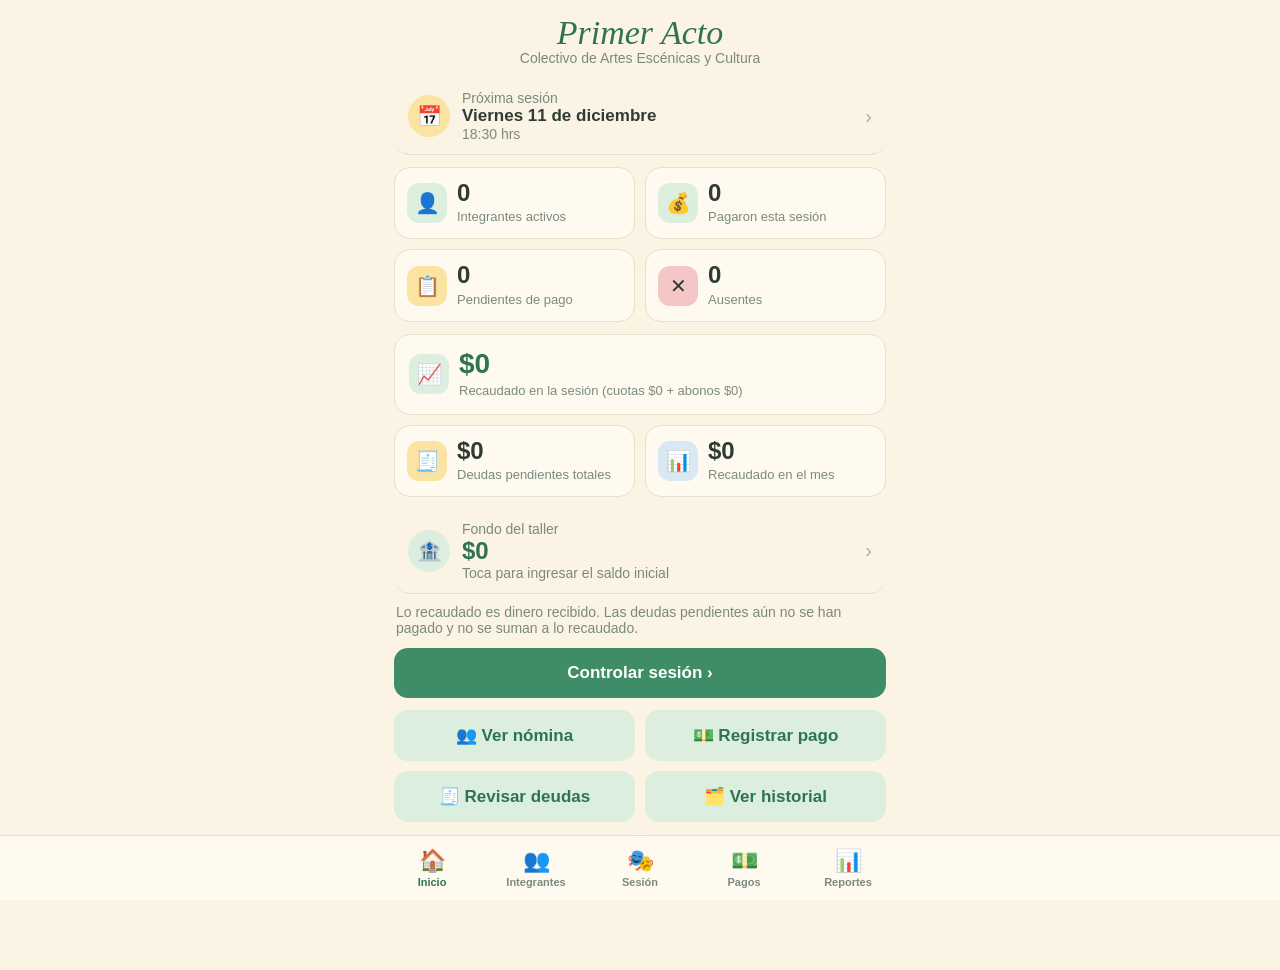
==== commit 84a87713: "Add files via upload" ====
--- a/index.html
+++ b/index.html
@@ -116,7 +116,7 @@
 var KEY='primerActo.v1', META='primerActo.meta';
 var S=load();
 var today=PA.ymd(new Date());
-var ui={tab:'home',memberId:null,mtab:'hist',q:'',filter:'activos',date:PA.nextSessionDate(S,new Date()),
+var ui={cash:{type:'inicial',amount:'',date:today,note:''},tab:'home',memberId:null,mtab:'hist',q:'',filter:'activos',date:PA.nextSessionDate(S,new Date()),
         rep:{ym:today.slice(0,7),member:''},pay:{memberId:'',target:'oldest',method:'efectivo',amount:'',date:today,note:''},screen:null,edit:null};
 
 /* ---------- almacenamiento ---------- */
@@ -124,11 +124,78 @@
   try{var raw=localStorage.getItem(KEY); if(raw){var d=JSON.parse(raw); return migrate(d);}}catch(e){}
   return PA.newState();
 }
-function migrate(d){var b=PA.newState(); d.settings=Object.assign(b.settings,d.settings||{}); d.members=d.members||[]; d.sessions=d.sessions||{}; d.payments=d.payments||[]; d.v=1; return d;}
+function migrate(d){var b=PA.newState(); d.settings=Object.assign(b.settings,d.settings||{}); d.members=d.members||[]; d.sessions=d.sessions||{}; d.payments=d.payments||[]; d.cash=d.cash||[]; d.v=1; return d;}
 function save(){
   try{ localStorage.setItem(KEY,JSON.stringify(S)); localStorage.setItem(KEY+'.copy',JSON.stringify(S)); markDirty(); }
   catch(e){ toast('⚠️ No se pudo guardar. Exporta un respaldo.'); }
-}
+  schedulePush();
+}
+
+/* ---------- nube (opcional): respaldo automático y enlace de solo lectura ----------
+   Solo quien tiene la CLAVE DE EDICIÓN puede guardar datos. Quien recibe el enlace solo puede ver. */
+var CLOUD={url:'https://duujepcbjkytxpskxhxj.supabase.co',key:'eyJhbGciOiJIUzI1NiIsInR5cCI6IkpXVCJ9.eyJpc3MiOiJzdXBhYmFzZSIsInJlZiI6ImR1dWplcGNiamt5dHhwc2t4aHhqIiwicm9sZSI6ImFub24iLCJpYXQiOjE3ODU5NTkzOTAsImV4cCI6MjEwMTUzNTM5MH0.TT1dP4HYA0Zb2Bu-Wz5o-noPRcBudMeTROvOWce3pRU'};
+var CK='primerActo.cloud', pushTimer=null, pushing=false, skipPush=false, ver=0;
+function cget(){try{return JSON.parse(localStorage.getItem(CK))||{}}catch(e){return {}}}
+function cset(o){try{localStorage.setItem(CK,JSON.stringify(o))}catch(e){}}
+function rpc(fn,args){
+  return fetch(CLOUD.url+'/rest/v1/rpc/'+fn,{method:'POST',headers:{'apikey':CLOUD.key,'Authorization':'Bearer '+CLOUD.key,'Content-Type':'application/json'},body:JSON.stringify(args)})
+    .then(function(r){return r.json().catch(function(){return null}).then(function(j){ if(!r.ok) throw new Error((j&&j.message)||('Error '+r.status)); return j; })});
+}
+function cloudStatusHtml(){
+  var c=cget(); if(!c.key) return 'Sin conectar';
+  if(c.pending) return '⚠️ Cambios pendientes de subir. Se subirán solos al volver la conexión.';
+  return '☁️ Guardado en la nube'+(c.last?' · '+new Date(c.last).toLocaleTimeString('es-CL',{hour:'2-digit',minute:'2-digit'}):'');
+}
+function refreshCloudStatus(){var e=$('#cloudst');if(e)e.innerHTML=cloudStatusHtml();var h=$('#cloudst2');if(h)h.innerHTML=cloudStatusHtml();}
+function schedulePush(){
+  var c=cget(); if(!c.key||skipPush) return;
+  ver++; c.pending=true; cset(c); refreshCloudStatus();
+  clearTimeout(pushTimer); pushTimer=setTimeout(function(){pushCloud()},1500);
+}
+function pushCloud(manual){
+  var c=cget(); if(!c.key) return Promise.resolve();
+  if(pushing){ clearTimeout(pushTimer); pushTimer=setTimeout(function(){pushCloud(manual)},800); return Promise.resolve(); }
+  pushing=true; var v=ver;
+  return rpc('pa_save',{p_key:c.key,p_state:S,p_snapshot:PA.buildSnapshot(S)}).then(function(){
+    pushing=false; var c2=cget(); c2.last=Date.now();
+    if(v===ver){c2.pending=false}else{clearTimeout(pushTimer);pushTimer=setTimeout(function(){pushCloud()},300)}
+    cset(c2); if(manual)toast('☁️ Guardado en la nube'); refreshCloudStatus();
+  }).catch(function(e){
+    pushing=false; var c2=cget(); c2.pending=true; cset(c2);
+    if(manual)toast('No se pudo guardar en la nube: '+e.message); refreshCloudStatus();
+  });
+}
+function cloudConnect(){
+  var key=(($('#c_key')||{}).value||'').trim().toUpperCase();
+  if(!key) return toast('Pega la clave de edición.');
+  toast('Conectando…');
+  rpc('pa_connect',{p_key:key}).then(function(r){
+    cset({key:key,share:r.share_code,last:null,pending:false});
+    if(r.has_state){
+      var n=S.members.length;
+      if(n&&!confirm('La nube ya tiene datos guardados. ¿Traerlos a este teléfono? Reemplazarán los '+n+' integrantes que hay aquí (queda una copia de seguridad).')){ render(); return; }
+      return cloudPull();
+    }
+    return pushCloud(true).then(render);
+  }).catch(function(e){ toast(/clave/i.test(e.message)?'Clave incorrecta. Revísala e inténtalo de nuevo.':'No se pudo conectar: '+e.message); });
+}
+function cloudPull(){
+  var c=cget();
+  return rpc('pa_load',{p_key:c.key}).then(function(r){
+    if(!r||!r.state) throw new Error('la nube está vacía');
+    try{localStorage.setItem(KEY+'.prerestore',JSON.stringify(S))}catch(e){}
+    S=migrate(r.state); skipPush=true; save(); skipPush=false;
+    var c2=cget(); c2.pending=false; c2.last=Date.now(); cset(c2);
+    ui.date=PA.nextSessionDate(S,new Date()); ui.screen=null; ui.tab='home';
+    toast('✓ Datos traídos de la nube ('+S.members.length+' integrantes)'); render();
+  }).catch(function(e){ toast('No se pudo traer: '+e.message); });
+}
+function shareUrl(){var c=cget();return location.href.split('#')[0].replace(/[^\/]*$/,'')+'ver.html#'+c.share}
+function copyText(t){
+  if(navigator.clipboard&&navigator.clipboard.writeText){navigator.clipboard.writeText(t).then(function(){toast('Enlace copiado')},function(){prompt('Copia el enlace:',t)})}
+  else prompt('Copia el enlace:',t);
+}
+window.addEventListener('online',function(){var c=cget();if(c.key&&c.pending)pushCloud()});
 function meta(){try{return JSON.parse(localStorage.getItem(META))||{}}catch(e){return {}}}
 function markDirty(){var m=meta(); m.dirty=(m.dirty||0)+1; try{localStorage.setItem(META,JSON.stringify(m))}catch(e){}}
 function markBackup(){var m=meta(); m.last=Date.now(); m.dirty=0; localStorage.setItem(META,JSON.stringify(m));}
@@ -163,7 +230,7 @@
   var m=meta(), warn='';
   if(S.members.length||Object.keys(S.sessions).length){
     var days=m.last?Math.floor((Date.now()-m.last)/864e5):null;
-    if((m.dirty||0)>0&&(days===null||days>=7)) warn='<div class="warnbox">💾 <b>'+(days===null?'Aún no has hecho un respaldo.':'Hace '+days+' días que no haces un respaldo.')+'</b> Toca aquí para descargarlo.<div class="btns"><button class="btn sec sm" data-a="backup">Descargar respaldo</button></div></div>';
+    if(!cget().key&&(m.dirty||0)>0&&(days===null||days>=7)) warn='<div class="warnbox">💾 <b>'+(days===null?'Aún no has hecho un respaldo.':'Hace '+days+' días que no haces un respaldo.')+'</b> Toca aquí para descargarlo.<div class="btns"><button class="btn sec sm" data-a="backup">Descargar respaldo</button></div></div>';
   }
   var sesTxt=st.suspendida?'<span class="pill p-suspendida">Suspendida</span>':'';
   return '<div style="text-align:center;margin:4px 0 12px"><div class="brand">Primer Acto</div><div class="sub">Colectivo de Artes Escénicas y Cultura</div></div>'
@@ -180,6 +247,7 @@
   +'<div class="tile"><div class="ic i-y">🧾</div><div><b>'+clp(PA.totalDebt(S))+'</b><span>Deudas pendientes totales</span></div></div>'
   +'<div class="tile"><div class="ic i-b">📊</div><div><b>'+clp(PA.monthCollected(S,ym))+'</b><span>Recaudado en el mes</span></div></div>'
   +'</div>'
+  +'<button class="item card" style="margin-bottom:12px" data-a="fund"><div class="avatar i-g" style="font-size:20px">🏦</div><div class="grow"><div class="sub">Fondo del taller</div><b style="font-size:24px;color:var(--green-d)">'+clp(PA.fundSummary(S).total)+'</b><div class="sub">'+(S.cash.some(function(c){return c.type==="inicial"})?'Saldo inicial + cuotas recibidas − gastos':'Toca para ingresar el saldo inicial')+'</div></div><span class="chev">›</span></button>'
   +'<div class="sub" style="margin:-2px 2px 12px">Lo recaudado es dinero recibido. Las deudas pendientes aún no se han pagado y no se suman a lo recaudado.</div>'
   +'<button class="btn" data-a="goSession">Controlar sesión ›</button>'
   +'<div class="grid2" style="margin-top:12px">'
@@ -188,6 +256,7 @@
   +'<button class="btn sec" data-a="debts">🧾 Revisar deudas</button>'
   +'<button class="btn sec" data-a="tab" data-v="reports">🗂️ Ver historial</button>'
   +'</div>'
+  +(cget().key?'<div class="sub" id="cloudst2" style="text-align:center;margin-top:10px">'+cloudStatusHtml()+'</div>':'')
   +'<div style="text-align:center;margin-top:6px"><button class="ibtn" data-a="settings" aria-label="Configuración">⚙️</button></div>';
 }
 
@@ -300,6 +369,29 @@
   +'<h3 style="margin:18px 2px 8px">Últimos pagos y abonos</h3>'+(recent.length?'<div class="list">'+recent.map(payRow).join('')+'</div>':'<div class="empty">Aún no hay abonos registrados.</div>');
 }
 
+function vFund(){
+  var F=PA.fundSummary(S), C=ui.cash, hasOpen=S.cash.some(function(c){return c.type==='inicial'});
+  var TL={inicial:'Saldo inicial',ingreso:'Otro ingreso',gasto:'Gasto'};
+  var mv=S.cash.slice().sort(function(a,b){return a.date<b.date?1:-1});
+  return header('Fondo del taller',true)
+  +'<div class="card" style="text-align:center"><div class="sub">Fondo actual</div><b style="font-size:34px;color:var(--green-d)">'+clp(F.total)+'</b></div>'
+  +'<div class="list">'
+  +'<div class="item"><span class="grow">Saldo inicial'+(F.since?'<div class="sub">al '+fdate(F.since)+'</div>':'')+'</span><b>'+clp(F.inicial)+'</b></div>'
+  +'<div class="item"><span class="grow">+ Cuotas y abonos recibidos<div class="sub">desde esa fecha, automático</div></span><b class="tag-g">'+clp(F.cuotas)+'</b></div>'
+  +'<div class="item"><span class="grow">+ Otros ingresos</span><b>'+clp(F.otros)+'</b></div>'
+  +'<div class="item"><span class="grow">− Gastos</span><b style="color:var(--rose-d)">'+clp(F.gastos)+'</b></div></div>'
+  +'<div class="sub" style="margin:0 2px 12px">Las deudas pendientes no cuentan: solo el dinero ya recibido.</div>'
+  +'<div class="card"><h3>Anotar movimiento</h3>'
+  +'<label>Tipo</label><select id="c_type"><option value="inicial"'+(C.type==='inicial'?' selected':'')+'>Saldo inicial (plata que ya tienen)</option><option value="ingreso"'+(C.type==='ingreso'?' selected':'')+'>Otro ingreso (rifa, aporte…)</option><option value="gasto"'+(C.type==='gasto'?' selected':'')+'>Gasto (materiales, arriendo…)</option></select>'
+  +'<label>Monto (CLP)</label><input id="c_amount" type="number" inputmode="numeric" min="0" step="1" value="'+esc(C.amount)+'">'
+  +'<label>Fecha</label><input id="c_date" type="date" value="'+C.date+'">'
+  +'<label>Detalle (opcional)</label><input id="c_note" value="'+esc(C.note)+'" placeholder="Ej: fondo acumulado a la fecha">'
+  +(hasOpen&&C.type==='inicial'?'<div class="warnbox" style="margin-top:12px">Ya hay un saldo inicial. Si guardas otro, <b>reemplaza</b> al anterior.</div>':'')
+  +'<div class="btns"><button class="btn" data-a="saveCash">Guardar</button></div></div>'
+  +'<h3 style="margin:8px 2px">Movimientos del fondo</h3>'
+  +(mv.length?'<div class="list">'+mv.map(function(c){return '<div class="item"><div class="grow"><b>'+TL[c.type]+'</b> <span class="sub">· '+fdate(c.date)+'</span>'+(c.note?'<div class="sub">“'+esc(c.note)+'”</div>':'')+'</div><b style="'+(c.type==='gasto'?'color:var(--rose-d)':'')+'">'+(c.type==='gasto'?'−':'')+clp(c.amount)+'</b><button class="btn warn sm" data-a="delCash" data-id="'+c.id+'">Quitar</button></div>'}).join('')+'</div>':'<div class="empty">Aún no hay movimientos.</div>');
+}
+
 function vDebts(){
   var rows=S.members.map(function(m){return {m:m,b:PA.balanceOf(S,m.id)}}).filter(function(x){return x.b>0}).sort(function(a,b){return b.b-a.b});
   var tot=rows.reduce(function(t,x){return t+x.b},0);
@@ -340,6 +432,23 @@
   +'<div class="btns"><button class="btn" data-a="exportReport">⬇️ Exportar reporte (CSV / Excel)</button></div>';
 }
 
+function cloudCard(){
+  var c=cget();
+  if(!c.key) return '<div class="card"><h3>☁️ Nube y enlace para compartir</h3>'
+    +'<div class="sub" style="margin:6px 0 4px">Guarda una copia automática en la nube y permite compartir una vista de <b>solo lectura</b>. Solo quien tiene la clave de edición puede modificar los datos.</div>'
+    +'<label>Clave de edición</label><input id="c_key" placeholder="PA-XXXX-XXXX-XXXX-XXXX-XXXX" autocapitalize="characters" autocomplete="off" autocorrect="off" spellcheck="false">'
+    +'<div class="btns"><button class="btn" data-a="cloudConnect">Conectar este teléfono</button></div></div>';
+  return '<div class="card"><h3>☁️ Nube y enlace para compartir</h3>'
+    +'<div class="sub" id="cloudst" style="margin:6px 0 4px">'+cloudStatusHtml()+'</div>'
+    +'<div class="btns"><button class="btn" data-a="shareLink">🔗 Compartir enlace de solo lectura</button>'
+    +'<button class="btn sec" data-a="copyLink">Copiar enlace</button>'
+    +'<button class="btn sec" data-a="cloudPush">Guardar en la nube ahora</button>'
+    +'<button class="btn sec" data-a="cloudPull">Traer datos de la nube</button>'
+    +'<button class="btn sec" data-a="newShare">Crear enlace nuevo (el anterior deja de funcionar)</button>'
+    +'<button class="btn warn" data-a="cloudOff">Desconectar este teléfono</button></div>'
+    +'<div class="infobox" style="margin-top:12px">Quien reciba el enlace ve nombres, asistencia y deudas, pero no puede cambiar nada. No incluye el fondo ni los abonos. Edita desde un solo teléfono a la vez.</div></div>';
+}
+
 function vSettings(){
   var c=S.settings, m=meta();
   return header('Configuración',true)
@@ -349,8 +458,9 @@
   +'<label>Día habitual</label><select id="s_wd">'+DOW.map(function(d,i){return '<option value="'+i+'"'+(i===c.weekday?' selected':'')+'>'+cap(d)+'</option>'}).join('')+'</select>'
   +'<label>Hora habitual</label><input id="s_time" type="time" value="'+esc(c.time)+'">'
   +'<div class="switch" style="margin-top:12px"><span>Confirmar antes de suspender una sesión</span><button class="sw '+(c.confirm?'on':'')+'" data-a="toggleConfirm"></button></div></div>'
+  +cloudCard()
   +'<div class="card"><h3>Respaldo de datos</h3>'
-  +'<div class="warnbox" style="margin-top:10px"><b>Importante:</b> los datos se guardan en este iPhone (almacenamiento del navegador). Se conservan al cerrar la app y al actualizarla, pero <b>se pierden si borras los datos de Safari / “Borrar historial y datos”, si eliminas la app de la pantalla de inicio o si cambias de teléfono</b>. Descarga un respaldo cada semana y guárdalo en Archivos, iCloud o tu correo.</div>'
+  +'<div class="warnbox" style="margin-top:10px"><b>Importante:</b> los datos se guardan en este iPhone (almacenamiento del navegador). Se conservan al cerrar la app y al actualizarla, pero <b>se pierden si borras los datos de Safari / “Borrar historial y datos”, si eliminas la app de la pantalla de inicio o si cambias de teléfono</b>. Con la nube conectada tienes además una copia automática; igual descarga un respaldo de vez en cuando.</div>'
   +'<div class="sub">Último respaldo: <b>'+(m.last?new Date(m.last).toLocaleDateString('es-CL'):'nunca')+'</b></div>'
   +'<div class="btns"><button class="btn" data-a="backup">⬇️ Descargar respaldo completo (.json)</button><button class="btn sec" data-a="restore">⬆️ Restaurar desde respaldo (.json)</button><button class="btn sec" data-a="exportReport">⬇️ Exportar cuotas y pagos (CSV / Excel)</button><button class="btn sec" data-a="exportMembers">⬇️ Exportar nómina (CSV)</button><button class="btn sec" data-a="importMembers">⬆️ Importar nómina (CSV)</button></div></div>'
   +'<div class="infobox">Los CSV usan “;” como separador y se abren directamente en Excel. Si pides acceso desde otro dispositivo, puedes restaurar el respaldo .json allí.</div>';
@@ -362,6 +472,7 @@
   else if(ui.screen==='member') v=vMember();
   else if(ui.screen==='settings') v=vSettings();
   else if(ui.screen==='debts') v=vDebts();
+  else if(ui.screen==='fund') v=vFund();
   else v={home:vHome,members:vMembers,session:vSession,pay:vPay,reports:vReports}[ui.tab]();
   var y=window.scrollY; $('#app').innerHTML=v;
   var act=ui.screen?({member:'members',memberForm:'members'}[ui.screen]||ui.tab):ui.tab;
@@ -377,6 +488,13 @@
   goSession:function(){go('session')},
   settings:function(){ui.screen='settings';render()},
   debts:function(){ui.screen='debts';render()},
+  fund:function(){ui.cash.type=S.cash.some(function(c){return c.type==='inicial'})?'ingreso':'inicial';ui.screen='fund';window.scrollTo(0,0);render()},
+  saveCash:function(){
+    var C=ui.cash; C.type=$('#c_type').value;C.amount=$('#c_amount').value;C.date=$('#c_date').value;C.note=$('#c_note').value;
+    if(C.type==='inicial'&&S.cash.some(function(c){return c.type==='inicial'})&&!confirm('Esto reemplazará el saldo inicial anterior. ¿Continuar?'))return;
+    var r=PA.addCash(S,C); if(!r.ok)return toast(r.error); save(); toast('Movimiento guardado'); C.amount='';C.note='';C.type='ingreso'; render();
+  },
+  delCash:function(e){ if(!confirm('¿Quitar este movimiento del fondo?'))return; PA.deleteCash(S,e.id);save();render()},
   filter:function(e){ui.filter=e.v;render()},
   addMember:function(){ui.edit='new';ui.screen='memberForm';render()},
   editMember:function(e){ui.edit=e.id;ui.screen='memberForm';render()},
@@ -405,6 +523,16 @@
   },
   delPay:function(e){ if(!confirm('¿Anular este pago? La deuda asociada volverá a quedar pendiente.'))return; PA.deletePayment(S,e.id);save();render()},
   repMonth:function(e){var months={};months[today.slice(0,7)]=1;Object.keys(S.sessions).forEach(function(d){months[d.slice(0,7)]=1});S.payments.forEach(function(p){months[p.date.slice(0,7)]=1});months[ui.rep.ym]=1;var ml=Object.keys(months).sort().reverse();var i=ml.indexOf(ui.rep.ym)+(+e.v);if(i>=0&&i<ml.length)ui.rep.ym=ml[i];render()},
+  cloudConnect:function(){cloudConnect()},
+  cloudPush:function(){pushCloud(true)},
+  cloudPull:function(){ if(!confirm('Se reemplazarán los datos de este teléfono por los de la nube (queda una copia de seguridad). ¿Continuar?'))return; cloudPull()},
+  shareLink:function(){var u=shareUrl(); if(navigator.share){navigator.share({title:'Primer Acto | Cuotas (solo lectura)',url:u}).catch(function(){})}else copyText(u)},
+  copyLink:function(){copyText(shareUrl())},
+  newShare:function(){
+    if(!confirm('Se creará un enlace nuevo. El anterior dejará de funcionar para todos los que lo tengan. ¿Continuar?'))return;
+    var c=cget(); rpc('pa_new_share_code',{p_key:c.key}).then(function(code){c.share=code;cset(c);toast('Enlace nuevo creado. Compártelo de nuevo.')}).catch(function(e){toast('No se pudo: '+e.message)});
+  },
+  cloudOff:function(){ if(!confirm('Este teléfono dejará de guardar en la nube. Tus datos locales se mantienen. ¿Continuar?'))return; cset({}); render()},
   toggleConfirm:function(){S.settings.confirm=!S.settings.confirm;save();render()},
   backup:function(){download('respaldo-primer-acto-'+today+'.json',JSON.stringify(S,null,1),'application/json');markBackup();toast('Respaldo descargado. Guárdalo en Archivos o iCloud.');setTimeout(render,50)},
   restore:function(){pickFile('.json,application/json',function(txt){try{var d=JSON.parse(txt);if(!d.members||!d.sessions||!d.payments)throw 0;if(!confirm('Esto reemplazará TODOS los datos actuales por los del respaldo ('+d.members.length+' integrantes). ¿Continuar?'))return;try{localStorage.setItem(KEY+'.prerestore',JSON.stringify(S))}catch(e){}S=migrate(d);save();ui.date=PA.nextSessionDate(S,new Date());toast('Respaldo restaurado');render()}catch(e){toast('Ese archivo no es un respaldo válido.')}})},
@@ -423,7 +551,8 @@
 });
 document.addEventListener('change',function(ev){
   var id=ev.target.id, v=ev.target.value;
-  if(id==='sdate'&&v){ui.date=v;render()}
+  if(id==='c_type'){ui.cash.type=v;ui.cash.amount=$('#c_amount').value;ui.cash.date=$('#c_date').value;ui.cash.note=$('#c_note').value;render()}
+  else if(id==='sdate'&&v){ui.date=v;render()}
   else if(id==='p_member'){ui.pay.memberId=v;ui.pay.target='oldest';render()}
   else if(id==='p_target'||id==='p_method'||id==='p_date'||id==='p_note'||id==='p_amount'){ui.pay[{p_target:'target',p_method:'method',p_date:'date',p_note:'note',p_amount:'amount'}[id]]=v; if(id==='p_target')render()}
   else if(id==='r_ym'){ui.rep.ym=v;render()}
@@ -434,6 +563,7 @@
   else if(id==='s_wd'){S.settings.weekday=+v;save();ui.date=PA.nextSessionDate(S,new Date())}
 });
 
+if(cget().key&&cget().pending){setTimeout(function(){pushCloud()},1200)}
 if('serviceWorker' in navigator){window.addEventListener('load',function(){navigator.serviceWorker.register('sw.js').catch(function(){})})}
 render();
 })();
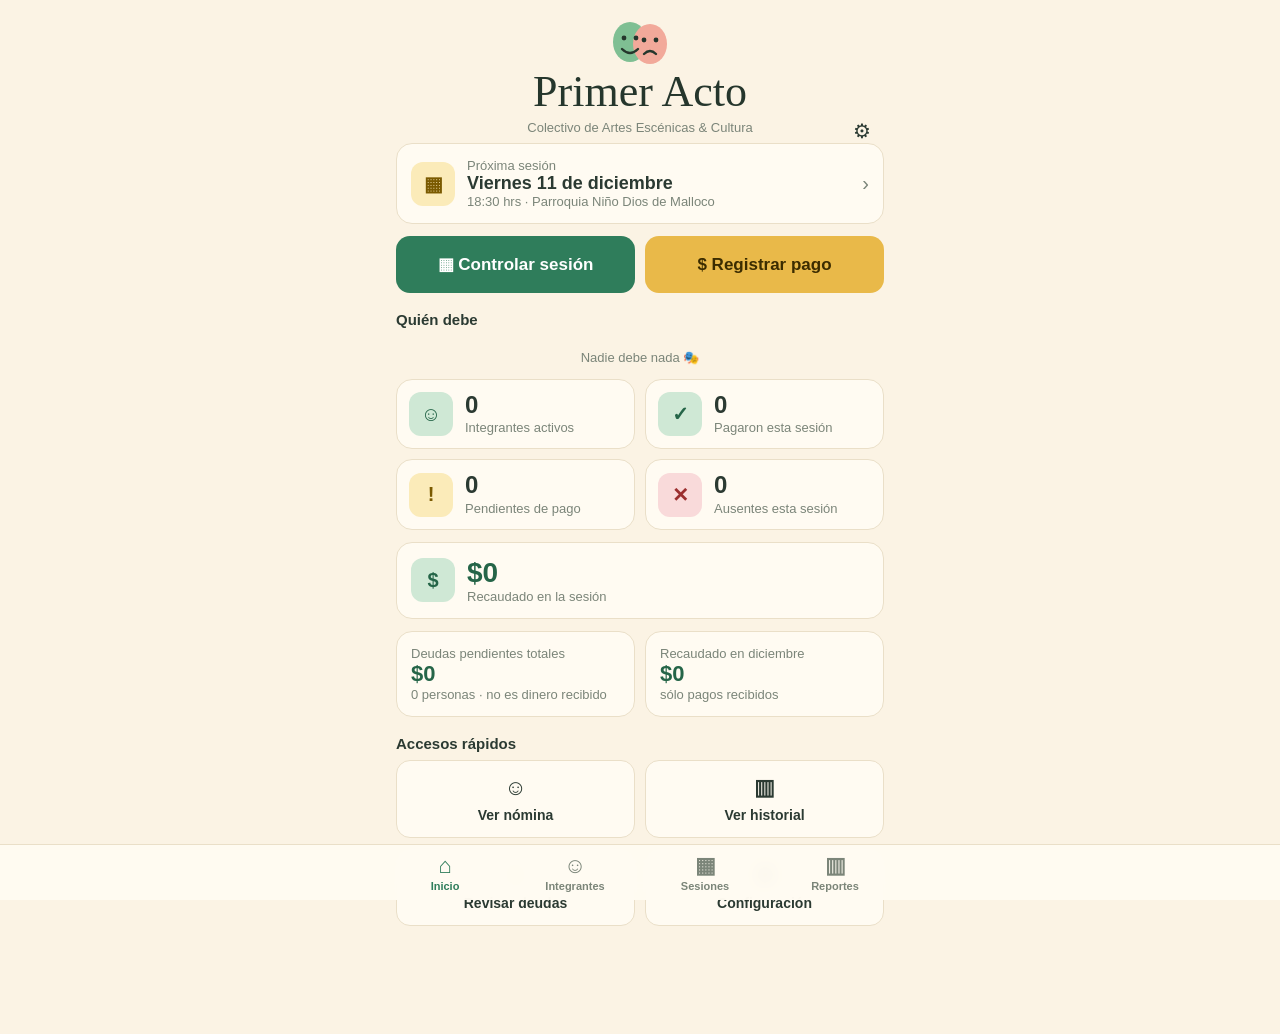
==== commit 4a6e51f4: "Add files via upload" ====
--- a/index.html
+++ b/index.html
@@ -1,572 +1,27 @@
-<!DOCTYPE html>
+<!doctype html>
 <html lang="es">
 <head>
 <meta charset="utf-8">
-<meta name="viewport" content="width=device-width, initial-scale=1, viewport-fit=cover, maximum-scale=1">
-<meta name="theme-color" content="#fbf3e4">
+<meta name="viewport" content="width=device-width, initial-scale=1, viewport-fit=cover">
+<title>Primer Acto | Cuotas y Asistencia</title>
+<meta name="theme-color" content="#FBF3E4">
 <meta name="apple-mobile-web-app-capable" content="yes">
 <meta name="mobile-web-app-capable" content="yes">
 <meta name="apple-mobile-web-app-status-bar-style" content="default">
 <meta name="apple-mobile-web-app-title" content="Primer Acto">
 <link rel="manifest" href="manifest.webmanifest">
-<link rel="apple-touch-icon" href="icon-180.png">
-<link rel="icon" href="icon-192.png">
-<title>Primer Acto | Cuotas y Asistencia</title>
-<style>
-:root{
-  --cream:#fbf3e4; --card:#fffaf0; --line:#eadfc8; --ink:#2f3b33; --muted:#7b8a7f;
-  --green:#3f8d66; --green-d:#2f7352; --green-p:#dcefdf;
-  --yellow:#fbe3a1; --yellow-d:#8a6410; --rose:#f4c6c6; --rose-d:#a33d3d; --blue-p:#d9e8f2;
-  --radius:16px;
-}
-*{box-sizing:border-box;-webkit-tap-highlight-color:transparent}
-html,body{margin:0;background:var(--cream);color:var(--ink);font-family:-apple-system,BlinkMacSystemFont,"SF Pro Text","Segoe UI",Roboto,sans-serif;font-size:17px;-webkit-text-size-adjust:100%}
-body{padding-top:env(safe-area-inset-top)}
-#app{max-width:520px;margin:0 auto;min-height:100vh;padding:12px 14px calc(92px + env(safe-area-inset-bottom))}
-h1,h2,h3{margin:0}
-.brand{font-family:"Snell Roundhand","Apple Chancery",Georgia,serif;font-style:italic;font-size:34px;color:var(--green-d);line-height:1}
-.hdr{display:flex;align-items:center;gap:10px;margin:4px 0 14px}
-.hdr h2{flex:1;font-size:21px;text-align:center}
-.hdr .sp{width:44px}
-.ibtn{width:44px;height:44px;border-radius:50%;border:0;background:var(--card);box-shadow:0 1px 0 var(--line);font-size:20px;color:var(--ink)}
-.ibtn.pri{background:var(--green);color:#fff}
-.sub{color:var(--muted);font-size:14px}
-.card{background:var(--card);border:1px solid var(--line);border-radius:var(--radius);padding:14px;margin-bottom:12px}
-.grid2{display:grid;grid-template-columns:1fr 1fr;gap:10px;margin-bottom:12px}
-.tile{background:var(--card);border:1px solid var(--line);border-radius:var(--radius);padding:12px;display:flex;gap:10px;align-items:center}
-.tile .ic{width:40px;height:40px;border-radius:12px;display:grid;place-items:center;font-size:20px;flex:none}
-.tile b{font-size:24px;display:block;line-height:1.1}
-.tile span{font-size:13px;color:var(--muted)}
-.big{padding:14px}
-.big b{font-size:28px;color:var(--green-d)}
-.i-g{background:var(--green-p)}.i-y{background:var(--yellow)}.i-r{background:var(--rose)}.i-b{background:var(--blue-p)}
-.btn{display:block;width:100%;border:0;border-radius:14px;padding:15px;font-size:17px;font-weight:600;background:var(--green);color:#fff;text-align:center}
-.btn:active{background:var(--green-d)}
-.btn.sec{background:var(--green-p);color:var(--green-d)}
-.btn.warn{background:var(--rose);color:var(--rose-d)}
-.btn.sm{padding:10px 14px;font-size:15px;width:auto;display:inline-block}
-.btns{display:grid;gap:10px;margin-top:10px}
-.row{display:flex;align-items:center;gap:10px}
-.grow{flex:1;min-width:0}
-.seg{display:flex;background:#efe6d2;border-radius:12px;padding:3px;gap:3px;margin-bottom:12px}
-.seg button{flex:1;border:0;background:transparent;padding:10px 4px;border-radius:10px;font-size:15px;color:var(--ink);font-weight:600}
-.seg button.on{background:var(--green);color:#fff}
-.seg button.on.rose{background:#e58b8b}
-input,select,textarea{width:100%;font:inherit;font-size:17px;padding:13px;border-radius:12px;border:1px solid var(--line);background:#fff;color:var(--ink);-webkit-appearance:none;appearance:none}
-select{background-image:linear-gradient(45deg,transparent 50%,#777 50%),linear-gradient(135deg,#777 50%,transparent 50%);background-position:calc(100% - 20px) 55%,calc(100% - 14px) 55%;background-size:6px 6px;background-repeat:no-repeat;padding-right:36px}
-label{display:block;font-size:14px;color:var(--muted);margin:12px 0 5px;font-weight:600}
-.list{background:var(--card);border:1px solid var(--line);border-radius:var(--radius);overflow:hidden;margin-bottom:12px}
-.item{display:flex;align-items:center;gap:12px;padding:12px 14px;border-bottom:1px solid var(--line);background:transparent;width:100%;border-top:0;border-left:0;border-right:0;text-align:left;font:inherit;color:inherit}
-.item:last-child{border-bottom:0}
-.avatar{width:42px;height:42px;border-radius:50%;display:grid;place-items:center;font-weight:700;font-size:15px;flex:none}
-.pill{display:inline-block;padding:3px 10px;border-radius:99px;font-size:13px;font-weight:700}
-.p-pago{background:var(--green-p);color:var(--green-d)}
-.p-debe{background:var(--yellow);color:var(--yellow-d)}
-.p-ausente{background:var(--rose);color:var(--rose-d)}
-.p-exento,.p-suspendida{background:var(--blue-p);color:#3c6685}
-.p-ok{background:var(--green-p);color:var(--green-d)}
-.chev{color:#b8ad95;font-size:20px}
-.chips{display:flex;gap:8px;margin-bottom:12px;overflow-x:auto}
-.chip{border:0;border-radius:99px;padding:9px 14px;background:#efe6d2;font-size:15px;font-weight:600;white-space:nowrap;color:var(--ink)}
-.chip.on{background:var(--green);color:#fff}
-.mrow{padding:10px 12px;border-bottom:1px solid var(--line)}
-.mrow:last-child{border-bottom:0}
-.mrow .nm{font-weight:600;margin-bottom:8px;display:flex;justify-content:space-between;gap:8px}
-.mrow .nm small{font-weight:600;color:var(--yellow-d);background:var(--yellow);padding:1px 8px;border-radius:99px;font-size:12px}
-.st{display:grid;grid-template-columns:repeat(3,1fr);gap:7px}
-.st button{border:2px solid transparent;border-radius:12px;padding:12px 2px;font-size:15px;font-weight:700;background:#f3ecd9;color:#6b6a5c;min-height:48px}
-.st button.on.pago{background:var(--green);color:#fff}
-.st button.on.debe{background:var(--yellow);color:var(--yellow-d);border-color:#e9c75f}
-.st button.on.ausente{background:#e58b8b;color:#fff}
-.exento{padding:10px;border-radius:12px;background:var(--blue-p);color:#3c6685;font-weight:700;text-align:center}
-.sumrow{display:grid;grid-template-columns:repeat(3,1fr);gap:8px;margin:12px 0}
-.sum{border-radius:14px;padding:10px;text-align:center}
-.sum span{display:block;font-size:12px;color:#5d6a60;font-weight:600}
-.sum b{font-size:22px}
-.tabs{position:fixed;left:0;right:0;bottom:0;background:rgba(255,250,240,.96);backdrop-filter:blur(10px);border-top:1px solid var(--line);padding:6px 6px calc(6px + env(safe-area-inset-bottom));display:flex;z-index:10}
-.tabs-in{display:flex;width:100%;max-width:520px;margin:0 auto}
-.tabs button{flex:1;border:0;background:none;padding:6px 0;font-size:11px;color:var(--muted);font-weight:600;display:flex;flex-direction:column;align-items:center;gap:2px}
-.tabs button i{font-style:normal;font-size:22px}
-.tabs button.on{color:var(--green-d)}
-.bars{display:flex;align-items:flex-end;gap:10px;height:130px;padding:6px 4px 0}
-.bar{flex:1;display:flex;flex-direction:column;justify-content:flex-end;align-items:center;height:100%;font-size:11px;color:var(--muted)}
-.bar div{width:100%;background:#8fc7a6;border-radius:8px 8px 0 0;min-height:3px}
-.bar em{font-style:normal;font-size:11px;color:var(--ink);font-weight:700;margin-bottom:3px}
-.toast{position:fixed;left:50%;transform:translateX(-50%);bottom:calc(90px + env(safe-area-inset-bottom));background:#2f3b33;color:#fff;padding:12px 18px;border-radius:12px;font-size:15px;z-index:30;max-width:90%;text-align:center}
-.warnbox{background:#fdf0cf;border:1px solid #ecd79b;border-radius:14px;padding:12px;font-size:14px;margin-bottom:12px;color:#6b520f}
-.infobox{background:var(--blue-p);border-radius:14px;padding:12px;font-size:14px;margin-bottom:12px;color:#3c5970}
-.switch{display:flex;justify-content:space-between;align-items:center;padding:10px 0;border-bottom:1px solid var(--line)}
-.sw{width:52px;height:30px;border-radius:99px;background:#d6cdb6;border:0;position:relative;flex:none}
-.sw::after{content:"";position:absolute;top:3px;left:3px;width:24px;height:24px;border-radius:50%;background:#fff;transition:.15s}
-.sw.on{background:var(--green)}.sw.on::after{left:25px}
-.empty{text-align:center;color:var(--muted);padding:26px 10px}
-.right{text-align:right}
-.mut{color:var(--muted)}
-.tag-g{color:var(--green-d);font-weight:700}.tag-y{color:var(--yellow-d);font-weight:700}
-hr{border:0;border-top:1px solid var(--line);margin:12px 0}
-</style>
+<link rel="apple-touch-icon" href="icons/apple-touch-icon.png">
+<link rel="icon" href="icons/icon-192.png">
+<link rel="stylesheet" href="styles.css">
 </head>
 <body>
 <div id="app"></div>
-<nav class="tabs"><div class="tabs-in" id="tabs"></div></nav>
+<div id="modal" class="modal-wrap" hidden></div>
+<div id="toast" class="toast" hidden></div>
+<input type="file" id="fileCsv" accept=".csv,.txt,text/csv,text/plain" hidden>
+<input type="file" id="fileJson" accept=".json,application/json" hidden>
+<noscript>Esta aplicación necesita JavaScript.</noscript>
 <script src="logic.js"></script>
-<script>
-(function(){
-'use strict';
-var KEY='primerActo.v1', META='primerActo.meta';
-var S=load();
-var today=PA.ymd(new Date());
-var ui={cash:{type:'inicial',amount:'',date:today,note:''},tab:'home',memberId:null,mtab:'hist',q:'',filter:'activos',date:PA.nextSessionDate(S,new Date()),
-        rep:{ym:today.slice(0,7),member:''},pay:{memberId:'',target:'oldest',method:'efectivo',amount:'',date:today,note:''},screen:null,edit:null};
-
-/* ---------- almacenamiento ---------- */
-function load(){
-  try{var raw=localStorage.getItem(KEY); if(raw){var d=JSON.parse(raw); return migrate(d);}}catch(e){}
-  return PA.newState();
-}
-function migrate(d){var b=PA.newState(); d.settings=Object.assign(b.settings,d.settings||{}); d.members=d.members||[]; d.sessions=d.sessions||{}; d.payments=d.payments||[]; d.cash=d.cash||[]; d.v=1; return d;}
-function save(){
-  try{ localStorage.setItem(KEY,JSON.stringify(S)); localStorage.setItem(KEY+'.copy',JSON.stringify(S)); markDirty(); }
-  catch(e){ toast('⚠️ No se pudo guardar. Exporta un respaldo.'); }
-  schedulePush();
-}
-
-/* ---------- nube (opcional): respaldo automático y enlace de solo lectura ----------
-   Solo quien tiene la CLAVE DE EDICIÓN puede guardar datos. Quien recibe el enlace solo puede ver. */
-var CLOUD={url:'https://duujepcbjkytxpskxhxj.supabase.co',key:'eyJhbGciOiJIUzI1NiIsInR5cCI6IkpXVCJ9.eyJpc3MiOiJzdXBhYmFzZSIsInJlZiI6ImR1dWplcGNiamt5dHhwc2t4aHhqIiwicm9sZSI6ImFub24iLCJpYXQiOjE3ODU5NTkzOTAsImV4cCI6MjEwMTUzNTM5MH0.TT1dP4HYA0Zb2Bu-Wz5o-noPRcBudMeTROvOWce3pRU'};
-var CK='primerActo.cloud', pushTimer=null, pushing=false, skipPush=false, ver=0;
-function cget(){try{return JSON.parse(localStorage.getItem(CK))||{}}catch(e){return {}}}
-function cset(o){try{localStorage.setItem(CK,JSON.stringify(o))}catch(e){}}
-function rpc(fn,args){
-  return fetch(CLOUD.url+'/rest/v1/rpc/'+fn,{method:'POST',headers:{'apikey':CLOUD.key,'Authorization':'Bearer '+CLOUD.key,'Content-Type':'application/json'},body:JSON.stringify(args)})
-    .then(function(r){return r.json().catch(function(){return null}).then(function(j){ if(!r.ok) throw new Error((j&&j.message)||('Error '+r.status)); return j; })});
-}
-function cloudStatusHtml(){
-  var c=cget(); if(!c.key) return 'Sin conectar';
-  if(c.pending) return '⚠️ Cambios pendientes de subir. Se subirán solos al volver la conexión.';
-  return '☁️ Guardado en la nube'+(c.last?' · '+new Date(c.last).toLocaleTimeString('es-CL',{hour:'2-digit',minute:'2-digit'}):'');
-}
-function refreshCloudStatus(){var e=$('#cloudst');if(e)e.innerHTML=cloudStatusHtml();var h=$('#cloudst2');if(h)h.innerHTML=cloudStatusHtml();}
-function schedulePush(){
-  var c=cget(); if(!c.key||skipPush) return;
-  ver++; c.pending=true; cset(c); refreshCloudStatus();
-  clearTimeout(pushTimer); pushTimer=setTimeout(function(){pushCloud()},1500);
-}
-function pushCloud(manual){
-  var c=cget(); if(!c.key) return Promise.resolve();
-  if(pushing){ clearTimeout(pushTimer); pushTimer=setTimeout(function(){pushCloud(manual)},800); return Promise.resolve(); }
-  pushing=true; var v=ver;
-  return rpc('pa_save',{p_key:c.key,p_state:S,p_snapshot:PA.buildSnapshot(S)}).then(function(){
-    pushing=false; var c2=cget(); c2.last=Date.now();
-    if(v===ver){c2.pending=false}else{clearTimeout(pushTimer);pushTimer=setTimeout(function(){pushCloud()},300)}
-    cset(c2); if(manual)toast('☁️ Guardado en la nube'); refreshCloudStatus();
-  }).catch(function(e){
-    pushing=false; var c2=cget(); c2.pending=true; cset(c2);
-    if(manual)toast('No se pudo guardar en la nube: '+e.message); refreshCloudStatus();
-  });
-}
-function cloudConnect(){
-  var key=(($('#c_key')||{}).value||'').trim().toUpperCase();
-  if(!key) return toast('Pega la clave de edición.');
-  toast('Conectando…');
-  rpc('pa_connect',{p_key:key}).then(function(r){
-    cset({key:key,share:r.share_code,last:null,pending:false});
-    if(r.has_state){
-      var n=S.members.length;
-      if(n&&!confirm('La nube ya tiene datos guardados. ¿Traerlos a este teléfono? Reemplazarán los '+n+' integrantes que hay aquí (queda una copia de seguridad).')){ render(); return; }
-      return cloudPull();
-    }
-    return pushCloud(true).then(render);
-  }).catch(function(e){ toast(/clave/i.test(e.message)?'Clave incorrecta. Revísala e inténtalo de nuevo.':'No se pudo conectar: '+e.message); });
-}
-function cloudPull(){
-  var c=cget();
-  return rpc('pa_load',{p_key:c.key}).then(function(r){
-    if(!r||!r.state) throw new Error('la nube está vacía');
-    try{localStorage.setItem(KEY+'.prerestore',JSON.stringify(S))}catch(e){}
-    S=migrate(r.state); skipPush=true; save(); skipPush=false;
-    var c2=cget(); c2.pending=false; c2.last=Date.now(); cset(c2);
-    ui.date=PA.nextSessionDate(S,new Date()); ui.screen=null; ui.tab='home';
-    toast('✓ Datos traídos de la nube ('+S.members.length+' integrantes)'); render();
-  }).catch(function(e){ toast('No se pudo traer: '+e.message); });
-}
-function shareUrl(){var c=cget();return location.href.split('#')[0].replace(/[^\/]*$/,'')+'ver.html#'+c.share}
-function copyText(t){
-  if(navigator.clipboard&&navigator.clipboard.writeText){navigator.clipboard.writeText(t).then(function(){toast('Enlace copiado')},function(){prompt('Copia el enlace:',t)})}
-  else prompt('Copia el enlace:',t);
-}
-window.addEventListener('online',function(){var c=cget();if(c.key&&c.pending)pushCloud()});
-function meta(){try{return JSON.parse(localStorage.getItem(META))||{}}catch(e){return {}}}
-function markDirty(){var m=meta(); m.dirty=(m.dirty||0)+1; try{localStorage.setItem(META,JSON.stringify(m))}catch(e){}}
-function markBackup(){var m=meta(); m.last=Date.now(); m.dirty=0; localStorage.setItem(META,JSON.stringify(m));}
-if(navigator.storage&&navigator.storage.persist){navigator.storage.persist().catch(function(){});}
-
-/* ---------- utilidades ---------- */
-var $=function(s){return document.querySelector(s)};
-function esc(s){return String(s==null?'':s).replace(/[&<>"']/g,function(c){return {'&':'&amp;','<':'&lt;','>':'&gt;','"':'&quot;',"'":'&#39;'}[c]})}
-var clp=PA.clp;
-var DOW=['domingo','lunes','martes','miércoles','jueves','viernes','sábado'];
-var MON=['enero','febrero','marzo','abril','mayo','junio','julio','agosto','septiembre','octubre','noviembre','diciembre'];
-function fdate(s,long){var d=PA.parseYmd(s); return long?(DOW[d.getDay()]+' '+d.getDate()+' de '+MON[d.getMonth()]):(d.getDate()+' '+MON[d.getMonth()].slice(0,3)+' '+d.getFullYear());}
-function cap(s){return s.charAt(0).toUpperCase()+s.slice(1)}
-function fmonth(ym){var p=ym.split('-');return cap(MON[+p[1]-1])+' '+p[0]}
-function full(m){return (m.first+' '+m.last).trim()}
-function inits(m){return ((m.first[0]||'')+(m.last[0]||'')).toUpperCase()}
-var COLORS=['#f6d0c8','#d7e8d2','#fbe3a1','#d9e8f2','#e6d3ee','#fbd5b0'];
-function avatar(m){var i=0;for(var k=0;k<m.id.length;k++)i+=m.id.charCodeAt(k);return '<div class="avatar" style="background:'+COLORS[i%COLORS.length]+'">'+esc(inits(m))+'</div>'}
-var ICON={pago:'✓',debe:'⏳',ausente:'✕',exento:'☂'}, LABEL={pago:'Pagó',debe:'Debe',ausente:'Ausente',exento:'Exento',suspendida:'Suspendida'};
-function toast(t){var e=document.createElement('div');e.className='toast';e.textContent=t;document.body.appendChild(e);setTimeout(function(){e.remove()},2600)}
-function download(name,text,type){var b=new Blob([text],{type:type||'text/csv;charset=utf-8'});var a=document.createElement('a');a.href=URL.createObjectURL(b);a.download=name;document.body.appendChild(a);a.click();setTimeout(function(){a.remove();URL.revokeObjectURL(a.href)},500)}
-function pickFile(accept,cb){var i=document.createElement('input');i.type='file';i.accept=accept;i.onchange=function(){var f=i.files[0];if(!f)return;var r=new FileReader();r.onload=function(){cb(r.result,f)};r.readAsText(f)};i.click()}
-
-/* ---------- vistas ---------- */
-function header(title,back,right){
-  return '<div class="hdr">'+(back?'<button class="ibtn" data-a="back">‹</button>':'<div class="sp"></div>')+'<h2>'+title+'</h2>'+(right||'<div class="sp"></div>')+'</div>';
-}
-function tile(ic,cls,v,l){return '<div class="tile"><div class="ic '+cls+'">'+ic+'</div><div><b>'+v+'</b><span>'+l+'</span></div></div>'}
-
-function vHome(){
-  var date=ui.date, st=PA.sessionStats(S,date), ym=date.slice(0,7);
-  var m=meta(), warn='';
-  if(S.members.length||Object.keys(S.sessions).length){
-    var days=m.last?Math.floor((Date.now()-m.last)/864e5):null;
-    if(!cget().key&&(m.dirty||0)>0&&(days===null||days>=7)) warn='<div class="warnbox">💾 <b>'+(days===null?'Aún no has hecho un respaldo.':'Hace '+days+' días que no haces un respaldo.')+'</b> Toca aquí para descargarlo.<div class="btns"><button class="btn sec sm" data-a="backup">Descargar respaldo</button></div></div>';
-  }
-  var sesTxt=st.suspendida?'<span class="pill p-suspendida">Suspendida</span>':'';
-  return '<div style="text-align:center;margin:4px 0 12px"><div class="brand">Primer Acto</div><div class="sub">Colectivo de Artes Escénicas y Cultura</div></div>'
-  +warn
-  +'<button class="item card" style="margin-bottom:12px" data-a="goSession"><div class="avatar i-y" style="font-size:20px">📅</div><div class="grow"><div class="sub">'+(date===PA.nextSessionDate(S,new Date())?'Próxima sesión':'Sesión seleccionada')+'</div><b>'+cap(fdate(date,true))+'</b> '+sesTxt+'<div class="sub">'+esc(S.settings.time)+' hrs'+(S.settings.place?' · '+esc(S.settings.place):'')+'</div></div><span class="chev">›</span></button>'
-  +'<div class="grid2">'
-  +tile('👤','i-g',S.members.filter(function(x){return x.active}).length,'Integrantes activos')
-  +tile('💰','i-g',st.pagaron,'Pagaron esta sesión')
-  +tile('📋','i-y',st.deben,'Pendientes de pago')
-  +tile('✕','i-r',st.ausentes,'Ausentes')
-  +'</div>'
-  +'<div class="tile big" style="margin-bottom:10px"><div class="ic i-g">📈</div><div><b>'+clp(st.recaudado)+'</b><span>Recaudado en la sesión (cuotas '+clp(st.cuotasCobradas)+' + abonos '+clp(st.abonos)+')</span></div></div>'
-  +'<div class="grid2">'
-  +'<div class="tile"><div class="ic i-y">🧾</div><div><b>'+clp(PA.totalDebt(S))+'</b><span>Deudas pendientes totales</span></div></div>'
-  +'<div class="tile"><div class="ic i-b">📊</div><div><b>'+clp(PA.monthCollected(S,ym))+'</b><span>Recaudado en el mes</span></div></div>'
-  +'</div>'
-  +'<button class="item card" style="margin-bottom:12px" data-a="fund"><div class="avatar i-g" style="font-size:20px">🏦</div><div class="grow"><div class="sub">Fondo del taller</div><b style="font-size:24px;color:var(--green-d)">'+clp(PA.fundSummary(S).total)+'</b><div class="sub">'+(S.cash.some(function(c){return c.type==="inicial"})?'Saldo inicial + cuotas recibidas − gastos':'Toca para ingresar el saldo inicial')+'</div></div><span class="chev">›</span></button>'
-  +'<div class="sub" style="margin:-2px 2px 12px">Lo recaudado es dinero recibido. Las deudas pendientes aún no se han pagado y no se suman a lo recaudado.</div>'
-  +'<button class="btn" data-a="goSession">Controlar sesión ›</button>'
-  +'<div class="grid2" style="margin-top:12px">'
-  +'<button class="btn sec" data-a="tab" data-v="members">👥 Ver nómina</button>'
-  +'<button class="btn sec" data-a="tab" data-v="pay">💵 Registrar pago</button>'
-  +'<button class="btn sec" data-a="debts">🧾 Revisar deudas</button>'
-  +'<button class="btn sec" data-a="tab" data-v="reports">🗂️ Ver historial</button>'
-  +'</div>'
-  +(cget().key?'<div class="sub" id="cloudst2" style="text-align:center;margin-top:10px">'+cloudStatusHtml()+'</div>':'')
-  +'<div style="text-align:center;margin-top:6px"><button class="ibtn" data-a="settings" aria-label="Configuración">⚙️</button></div>';
-}
-
-function vMembers(){
-  var list=S.members.slice().sort(PA.byName), act=list.filter(function(m){return m.active}).length, ina=list.length-act;
-  var q=ui.q.trim().toLowerCase();
-  var shown=list.filter(function(m){
-    if(ui.filter==='activos'&&!m.active)return false;
-    if(ui.filter==='inactivos'&&m.active)return false;
-    return !q||full(m).toLowerCase().indexOf(q)>=0;
-  });
-  return header('Integrantes',false,'<button class="ibtn pri" data-a="addMember">＋</button>')
-  +'<input id="q" type="search" placeholder="Buscar integrante…" value="'+esc(ui.q)+'" style="margin-bottom:10px">'
-  +'<div class="chips">'
-  +'<button class="chip '+(ui.filter==='todos'?'on':'')+'" data-a="filter" data-v="todos">Todos ('+list.length+')</button>'
-  +'<button class="chip '+(ui.filter==='activos'?'on':'')+'" data-a="filter" data-v="activos">Activos ('+act+')</button>'
-  +'<button class="chip '+(ui.filter==='inactivos'?'on':'')+'" data-a="filter" data-v="inactivos">Inactivos ('+ina+')</button></div>'
-  +(shown.length?'<div class="list">'+shown.map(function(m){
-    var b=PA.balanceOf(S,m.id);
-    return '<button class="item" data-a="member" data-id="'+m.id+'">'+avatar(m)+'<div class="grow"><b>'+esc(full(m))+'</b><div class="sub">'+(m.active?'Activo':'Inactivo')+(b?' · <span class="tag-y">Debe '+clp(b)+'</span>':'')+'</div></div><span class="chev">›</span></button>';
-  }).join('')+'</div>':'<div class="empty">'+(list.length?'No hay resultados.':'Aún no hay integrantes.<br>Toca ＋ para agregar el primero o importa una nómina en CSV.')+'</div>')
-  +'<div class="btns"><button class="btn sec" data-a="importMembers">⬆️ Importar nómina (CSV)</button><button class="btn sec" data-a="exportMembers">⬇️ Exportar nómina (CSV)</button></div>';
-}
-
-function vMemberForm(){
-  var m=ui.edit==='new'?{first:'',last:'',active:true,joinDate:ui.date}:PA.memberById(S,ui.edit);
-  return header(ui.edit==='new'?'Nuevo integrante':'Editar datos',true)
-  +'<div class="card"><label>Nombre</label><input id="f_first" value="'+esc(m.first)+'" autocapitalize="words" autocomplete="off">'
-  +'<label>Apellido</label><input id="f_last" value="'+esc(m.last)+'" autocapitalize="words" autocomplete="off">'
-  +'<label>Se incorpora desde (no se cobran semanas anteriores)</label><input id="f_join" type="date" value="'+esc(m.joinDate)+'">'
-  +'<div class="infobox" style="margin-top:12px">Solo se guardan nombre y apellido. No registres datos innecesarios de menores de edad.</div></div>'
-  +'<button class="btn" data-a="saveMember">Guardar</button>';
-}
-
-function vMember(){
-  var m=PA.memberById(S,ui.memberId); if(!m){ui.screen=null;return vMembers()}
-  var b=PA.balanceOf(S,m.id), t=ui.mtab;
-  var body='';
-  if(t==='hist'){
-    var h=PA.memberHistory(S,m.id);
-    body=(h.length?'<div class="list">'+h.map(function(r){
-      return '<div class="item"><span class="grow">'+fdate(r.date)+'</span><span class="pill p-'+r.kind+'">'+ICON[r.kind==='suspendida'?'exento':r.kind]+' '+LABEL[r.kind]+'</span><b style="min-width:58px;text-align:right">'+clp(r.amount)+'</b></div>';
-    }).join('')+'</div>':'<div class="empty">Sin sesiones registradas.</div>')
-    +'<div class="sub">Ausencias: <b>'+PA.absences(S,m.id)+'</b></div>';
-  } else if(t==='debts'){
-    var d=PA.debtsOf(S,m.id), pays=S.payments.filter(function(p){return p.memberId===m.id}).sort(function(a,b){return a.date<b.date?1:-1});
-    body='<div class="card"><div class="sub">Saldo pendiente</div><b style="font-size:28px" class="'+(b?'tag-y':'tag-g')+'">'+clp(b)+'</b></div>'
-    +(d.length?'<h3 style="margin:8px 2px">Cuotas adeudadas</h3><div class="list">'+d.map(function(x){
-      return '<div class="item"><span class="grow">'+fdate(x.date)+(x.paid?'<div class="sub">Abonado '+clp(x.paid)+' de '+clp(x.fee)+'</div>':'')+'</span>'+(x.balance?'<span class="pill p-debe">Debe '+clp(x.balance)+'</span>':'<span class="pill p-ok">Pagada</span>')+'</div>';
-    }).join('')+'</div>':'')
-    +'<h3 style="margin:8px 2px">Pagos y abonos</h3>'
-    +(pays.length?'<div class="list">'+pays.map(payRow).join('')+'</div>':'<div class="empty">Sin abonos registrados.</div>');
-  } else {
-    body='<div class="list"><div class="item"><span class="grow">Incorporación</span><b>'+fdate(m.joinDate)+'</b></div>'
-    +'<div class="item"><span class="grow">Estado</span><span class="pill '+(m.active?'p-pago':'p-exento')+'">'+(m.active?'Activo':'Inactivo')+'</span></div></div>'
-    +'<div class="btns"><button class="btn sec" data-a="editMember" data-id="'+m.id+'">✏️ Editar datos</button>'
-    +'<button class="btn '+(m.active?'warn':'')+'" data-a="toggleActive" data-id="'+m.id+'">'+(m.active?'Marcar como inactivo':'Reactivar integrante')+'</button></div>'
-    +'<div class="sub" style="margin-top:10px">Al marcar como inactivo no se generan nuevas cuotas, pero se conserva todo su historial y sus deudas.</div>';
-  }
-  return header(esc(m.first),true)
-  +'<div class="row" style="margin-bottom:12px">'+avatar(m).replace('class="avatar"','class="avatar" style="width:64px;height:64px;font-size:22px;background:#f6d0c8"')+'<div><h3>'+esc(full(m))+'</h3><span class="pill '+(m.active?'p-pago':'p-exento')+'">'+(m.active?'Activo':'Inactivo')+'</span>'+(b?' <span class="pill p-debe">Debe '+clp(b)+'</span>':'')+'</div></div>'
-  +'<div class="seg"><button class="'+(t==='hist'?'on':'')+'" data-a="mtab" data-v="hist">Historial</button><button class="'+(t==='debts'?'on':'')+'" data-a="mtab" data-v="debts">Deudas</button><button class="'+(t==='data'?'on':'')+'" data-a="mtab" data-v="data">Datos</button></div>'
-  +body
-  +'<div class="btns"><button class="btn" data-a="payFor" data-id="'+m.id+'">Registrar pago</button></div>';
-}
-function payRow(p){
-  var m=PA.memberById(S,p.memberId);
-  return '<div class="item"><div class="grow"><b>'+clp(p.amount)+'</b> <span class="sub">· '+fdate(p.date)+' · '+esc(PA.METHODS[p.method]||p.method)+'</span>'
-   +(ui.tab==='pay'&&m?'<div class="sub">'+esc(full(m))+'</div>':'')
-   +'<div class="sub">Aplicado a: '+p.allocs.map(function(a){return fdate(a.date)+' ('+clp(a.amount)+')'}).join(', ')+'</div>'+(p.note?'<div class="sub">“'+esc(p.note)+'”</div>':'')+'</div>'
-   +'<button class="btn warn sm" data-a="delPay" data-id="'+p.id+'">Anular</button></div>';
-}
-
-function vSession(){
-  var date=ui.date, s=S.sessions[date], susp=s&&s.status==='suspendida', st=PA.sessionStats(S,date), ro=PA.roster(S,date);
-  var fee=s?s.fee:S.settings.fee;
-  var h=header('Control semanal',false,'<div class="sp"></div>')
-   +'<div class="card"><label style="margin-top:0">Fecha de la sesión</label><input id="sdate" type="date" value="'+date+'"><div class="sub" style="margin-top:6px">'+cap(fdate(date,true))+'</div></div>'
-   +'<div class="seg"><button class="'+(!susp?'on':'')+'" data-a="status" data-v="realizada">Sesión realizada</button><button class="'+(susp?'on rose':'')+'" data-a="status" data-v="suspendida">Suspender sesión</button></div>';
-  if(susp){
-    return h+'<div class="card" style="text-align:center"><div style="font-size:54px">🗓️</div><h3>Sesión suspendida</h3><p class="sub">No se cobra la cuota a ningún integrante en esta fecha. Las deudas anteriores se mantienen.</p></div>'
-     +'<div class="list">'+ro.map(function(m){return '<div class="item">'+avatar(m)+'<div class="grow"><b>'+esc(full(m))+'</b></div><span class="pill p-exento">☂ Exento</span></div>'}).join('')+'</div>'
-     +'<div class="btns"><button class="btn sec" data-a="status" data-v="realizada">Reanudar sesión (marcar como realizada)</button></div>';
-  }
-  var rows=ro.map(function(m){
-    var mk=s&&s.marks[m.id], prev=PA.balanceOf(S,m.id)-((mk==='debe')?Math.max(0,fee-PA.allocatedTo(S,m.id,date)):0);
-    return '<div class="mrow"><div class="nm"><span>'+esc(full(m))+(m.active?'':' <span class="sub">(inactivo)</span>')+'</span>'+(prev>0?'<small>Deuda previa '+clp(prev)+'</small>':'')+'</div><div class="st">'
-     +['pago','debe','ausente'].map(function(k){return '<button class="'+k+(mk===k?' on':'')+'" data-a="mark" data-id="'+m.id+'" data-v="'+k+'">'+ICON[k]+' '+LABEL[k]+'</button>'}).join('')+'</div></div>';
-  }).join('');
-  return h+(ro.length?'<div class="sub" style="margin:0 2px 8px">Toca el estado de cada integrante (un segundo toque lo desmarca). Se guarda solo.</div><div class="list">'+rows+'</div>':'<div class="empty">No hay integrantes activos para esta fecha.<br>Agrégalos en “Integrantes”.</div>')
-   +'<div class="sumrow"><div class="sum i-g"><span>Recaudado</span><b>'+clp(st.recaudado)+'</b></div><div class="sum i-y"><span>Pendiente</span><b>'+clp(st.pendienteSesion)+'</b></div><div class="sum i-r"><span>Ausentes</span><b>'+st.ausentes+'</b></div></div>'
-   +'<div class="sub" style="text-align:center">✓ Guardado automáticamente · Cuota: '+clp(fee)+(st.sinMarcar?' · Sin marcar: '+st.sinMarcar:'')+'</div>'
-   +'<div class="btns"><button class="btn sec" data-a="prevDate">‹ Sesión anterior</button><button class="btn sec" data-a="nextDate">Sesión siguiente ›</button></div>';
-}
-
-function vPay(){
-  var P=ui.pay, members=S.members.slice().sort(PA.byName);
-  var m=P.memberId?PA.memberById(S,P.memberId):null, d=m?PA.debtsOf(S,m.id).filter(function(x){return x.balance>0}):[], bal=d.reduce(function(t,x){return t+x.balance},0);
-  var recent=S.payments.slice().sort(function(a,b){return a.date<b.date?1:(a.date>b.date?-1:0)}).slice(0,15);
-  return header('Registrar pago',false)
-  +'<div class="card"><label style="margin-top:0">Integrante</label><select id="p_member"><option value="">Elige un integrante…</option>'+members.map(function(x){var b=PA.balanceOf(S,x.id);return '<option value="'+x.id+'"'+(x.id===P.memberId?' selected':'')+'>'+esc(full(x))+(b?' — debe '+clp(b):'')+'</option>'}).join('')+'</select>'
-  +(m?'<div class="row" style="margin-top:10px">'+avatar(m)+'<div><b>'+esc(full(m))+'</b><div class="sub">Deuda actual: <b class="'+(bal?'tag-y':'tag-g')+'">'+clp(bal)+'</b></div></div></div>':'')
-  +(m&&!bal?'<div class="infobox" style="margin-top:10px">Esta persona no tiene deudas pendientes. Si pagó hoy en la sesión, márcala como “Pagó” en Control semanal.</div>':'')
-  +'<label>Monto recibido (CLP)</label><input id="p_amount" type="number" inputmode="numeric" min="0" step="1" placeholder="'+(bal?'hasta '+bal:'0')+'" value="'+esc(P.amount)+'">'
-  +'<label>Fecha del pago</label><input id="p_date" type="date" value="'+P.date+'">'
-  +'<label>Medio de pago</label><select id="p_method">'+Object.keys(PA.METHODS).map(function(k){return '<option value="'+k+'"'+(k===P.method?' selected':'')+'>'+PA.METHODS[k]+'</option>'}).join('')+'</select>'
-  +'<label>Aplicar a</label><select id="p_target"><option value="oldest">Deudas más antiguas primero</option>'+d.map(function(x){return '<option value="'+x.date+'"'+(P.target===x.date?' selected':'')+'>Semana del '+fdate(x.date)+' (debe '+clp(x.balance)+')</option>'}).join('')+'</select>'
-  +'<label>Observaciones (opcional)</label><textarea id="p_note" rows="2">'+esc(P.note)+'</textarea></div>'
-  +'<button class="btn" data-a="savePay">Guardar pago</button>'
-  +'<h3 style="margin:18px 2px 8px">Últimos pagos y abonos</h3>'+(recent.length?'<div class="list">'+recent.map(payRow).join('')+'</div>':'<div class="empty">Aún no hay abonos registrados.</div>');
-}
-
-function vFund(){
-  var F=PA.fundSummary(S), C=ui.cash, hasOpen=S.cash.some(function(c){return c.type==='inicial'});
-  var TL={inicial:'Saldo inicial',ingreso:'Otro ingreso',gasto:'Gasto'};
-  var mv=S.cash.slice().sort(function(a,b){return a.date<b.date?1:-1});
-  return header('Fondo del taller',true)
-  +'<div class="card" style="text-align:center"><div class="sub">Fondo actual</div><b style="font-size:34px;color:var(--green-d)">'+clp(F.total)+'</b></div>'
-  +'<div class="list">'
-  +'<div class="item"><span class="grow">Saldo inicial'+(F.since?'<div class="sub">al '+fdate(F.since)+'</div>':'')+'</span><b>'+clp(F.inicial)+'</b></div>'
-  +'<div class="item"><span class="grow">+ Cuotas y abonos recibidos<div class="sub">desde esa fecha, automático</div></span><b class="tag-g">'+clp(F.cuotas)+'</b></div>'
-  +'<div class="item"><span class="grow">+ Otros ingresos</span><b>'+clp(F.otros)+'</b></div>'
-  +'<div class="item"><span class="grow">− Gastos</span><b style="color:var(--rose-d)">'+clp(F.gastos)+'</b></div></div>'
-  +'<div class="sub" style="margin:0 2px 12px">Las deudas pendientes no cuentan: solo el dinero ya recibido.</div>'
-  +'<div class="card"><h3>Anotar movimiento</h3>'
-  +'<label>Tipo</label><select id="c_type"><option value="inicial"'+(C.type==='inicial'?' selected':'')+'>Saldo inicial (plata que ya tienen)</option><option value="ingreso"'+(C.type==='ingreso'?' selected':'')+'>Otro ingreso (rifa, aporte…)</option><option value="gasto"'+(C.type==='gasto'?' selected':'')+'>Gasto (materiales, arriendo…)</option></select>'
-  +'<label>Monto (CLP)</label><input id="c_amount" type="number" inputmode="numeric" min="0" step="1" value="'+esc(C.amount)+'">'
-  +'<label>Fecha</label><input id="c_date" type="date" value="'+C.date+'">'
-  +'<label>Detalle (opcional)</label><input id="c_note" value="'+esc(C.note)+'" placeholder="Ej: fondo acumulado a la fecha">'
-  +(hasOpen&&C.type==='inicial'?'<div class="warnbox" style="margin-top:12px">Ya hay un saldo inicial. Si guardas otro, <b>reemplaza</b> al anterior.</div>':'')
-  +'<div class="btns"><button class="btn" data-a="saveCash">Guardar</button></div></div>'
-  +'<h3 style="margin:8px 2px">Movimientos del fondo</h3>'
-  +(mv.length?'<div class="list">'+mv.map(function(c){return '<div class="item"><div class="grow"><b>'+TL[c.type]+'</b> <span class="sub">· '+fdate(c.date)+'</span>'+(c.note?'<div class="sub">“'+esc(c.note)+'”</div>':'')+'</div><b style="'+(c.type==='gasto'?'color:var(--rose-d)':'')+'">'+(c.type==='gasto'?'−':'')+clp(c.amount)+'</b><button class="btn warn sm" data-a="delCash" data-id="'+c.id+'">Quitar</button></div>'}).join('')+'</div>':'<div class="empty">Aún no hay movimientos.</div>');
-}
-
-function vDebts(){
-  var rows=S.members.map(function(m){return {m:m,b:PA.balanceOf(S,m.id)}}).filter(function(x){return x.b>0}).sort(function(a,b){return b.b-a.b});
-  var tot=rows.reduce(function(t,x){return t+x.b},0);
-  return header('Deudas pendientes',true)
-  +'<div class="card"><div class="sub">Total adeudado (aún no recibido)</div><b style="font-size:28px" class="tag-y">'+clp(tot)+'</b></div>'
-  +(rows.length?'<div class="list">'+rows.map(function(x){return '<button class="item" data-a="payFor" data-id="'+x.m.id+'">'+avatar(x.m)+'<div class="grow"><b>'+esc(full(x.m))+'</b><div class="sub">'+PA.debtsOf(S,x.m.id).filter(function(d){return d.balance>0}).length+' cuota(s) pendiente(s)</div></div><span class="pill p-debe">'+clp(x.b)+'</span><span class="chev">›</span></button>'}).join('')+'</div>':'<div class="empty">🎉 Nadie tiene deudas pendientes.</div>');
-}
-
-function vReports(){
-  var R=ui.rep, ym=R.ym, mem=R.member;
-  var months={}; months[today.slice(0,7)]=1; Object.keys(S.sessions).forEach(function(d){months[d.slice(0,7)]=1}); S.payments.forEach(function(p){months[p.date.slice(0,7)]=1}); months[ym]=1;
-  var ml=Object.keys(months).sort().reverse();
-  var dates=Object.keys(S.sessions).filter(function(d){return d.slice(0,7)===ym}).sort().reverse();
-  var pagaron=0,debe=0,aus=0;
-  dates.forEach(function(d){var s=S.sessions[d]; if(s.status==='suspendida')return; Object.keys(s.marks).forEach(function(id){ if(mem&&id!==mem)return; var k=s.marks[id]; if(k==='pago')pagaron++; else if(k==='debe')debe++; else if(k==='ausente')aus++;});});
-  var wk=PA.collectedByWeek(S,ym);
-  var max=Math.max.apply(null,wk.map(function(w){return w.total}).concat([1]));
-  var collected=mem?(function(){var t=0;dates.forEach(function(d){var s=S.sessions[d];if(s.status!=='suspendida'&&s.marks[mem]==='pago')t+=s.fee});S.payments.forEach(function(p){if(p.memberId===mem&&p.date.slice(0,7)===ym)t+=p.amount});return t})():PA.monthCollected(S,ym);
-  var pend=(mem?PA.balanceOf(S,mem):PA.totalDebt(S));
-  var pays=S.payments.filter(function(p){return p.date.slice(0,7)===ym&&(!mem||p.memberId===mem)}).sort(function(a,b){return a.date<b.date?1:-1});
-  var members=S.members.slice().sort(PA.byName);
-  var tbl=members.filter(function(m){return !mem||m.id===mem}).map(function(m){
-    return '<div class="item"><div class="grow"><b>'+esc(full(m))+'</b><div class="sub">Ausencias: '+PA.absences(S,m.id)+' · Abonos: '+clp(S.payments.filter(function(p){return p.memberId===m.id}).reduce(function(t,p){return t+p.amount},0))+'</div></div>'+(PA.balanceOf(S,m.id)?'<span class="pill p-debe">Debe '+clp(PA.balanceOf(S,m.id))+'</span>':'<span class="pill p-ok">Al día</span>')+'</div>';
-  }).join('');
-  var ymI=ml.indexOf(ym);
-  return header('Reportes',false)
-  +'<div class="row" style="margin-bottom:10px"><button class="ibtn" data-a="repMonth" data-v="1">‹</button><select id="r_ym" class="grow" style="text-align:center">'+ml.map(function(x){return '<option value="'+x+'"'+(x===ym?' selected':'')+'>'+fmonth(x)+'</option>'}).join('')+'</select><button class="ibtn" data-a="repMonth" data-v="-1">›</button></div>'
-  +'<select id="r_mem" style="margin-bottom:12px"><option value="">Todos los integrantes</option>'+members.map(function(m){return '<option value="'+m.id+'"'+(m.id===mem?' selected':'')+'>'+esc(full(m))+'</option>'}).join('')+'</select>'
-  +'<div class="grid2">'+tile('💰','i-g',clp(collected),'Recaudado (dinero recibido)')+tile('🧾','i-y',clp(pend),'Deuda pendiente total')+'</div>'
-  +'<div class="grid2">'+tile('✓','i-g',pagaron,'Pagos de cuota')+tile('⏳','i-y',debe,'Cuotas “Debe”')+tile('✕','i-r',aus,'Ausencias')+tile('☂','i-b',dates.filter(function(d){return S.sessions[d].status==='suspendida'}).length,'Sesiones suspendidas')+'</div>'
-  +(!mem?'<h3 style="margin:8px 2px">Recaudación por semana</h3><div class="card">'+(wk.length?'<div class="bars">'+wk.map(function(w){var d=PA.parseYmd(w.week);return '<div class="bar"><em>'+clp(w.total)+'</em><div style="height:'+Math.max(3,Math.round(w.total/max*90))+'px"></div>'+d.getDate()+'/'+(d.getMonth()+1)+'</div>'}).join('')+'</div><div class="sub" style="margin-top:6px">Semanas que comienzan el lunes indicado.</div>':'<div class="empty">Sin recaudación este mes.</div>')+'</div>':'')
-  +'<h3 style="margin:8px 2px">Sesiones de '+fmonth(ym)+'</h3>'
-  +(dates.length?'<div class="list">'+dates.map(function(d){var s=S.sessions[d],st=PA.sessionStats(S,d);
-     if(mem){var k=s.status==='suspendida'?'suspendida':s.marks[mem]; return '<button class="item" data-a="openSession" data-v="'+d+'"><span class="grow">'+fdate(d)+'</span>'+(k?'<span class="pill p-'+k+'">'+LABEL[k]+'</span>':'<span class="sub">sin marcar</span>')+'</button>';}
-     return '<button class="item" data-a="openSession" data-v="'+d+'"><div class="grow"><b>'+fdate(d)+'</b><div class="sub">'+(s.status==='suspendida'?'Suspendida':st.pagaron+' pagaron · '+st.deben+' deben · '+st.ausentes+' ausentes')+'</div></div>'+(s.status==='suspendida'?'<span class="pill p-suspendida">☂</span>':'<b>'+clp(st.recaudado)+'</b>')+'<span class="chev">›</span></button>'}).join('')+'</div>':'<div class="empty">No hay sesiones en este mes.</div>')
-  +'<h3 style="margin:8px 2px">Pagos y abonos del mes</h3>'+(pays.length?'<div class="list">'+pays.map(payRow).join('')+'</div>':'<div class="empty">Sin abonos este mes.</div>')
-  +'<h3 style="margin:8px 2px">Detalle por integrante</h3><div class="list">'+(tbl||'<div class="empty">Sin integrantes.</div>')+'</div>'
-  +'<div class="btns"><button class="btn" data-a="exportReport">⬇️ Exportar reporte (CSV / Excel)</button></div>';
-}
-
-function cloudCard(){
-  var c=cget();
-  if(!c.key) return '<div class="card"><h3>☁️ Nube y enlace para compartir</h3>'
-    +'<div class="sub" style="margin:6px 0 4px">Guarda una copia automática en la nube y permite compartir una vista de <b>solo lectura</b>. Solo quien tiene la clave de edición puede modificar los datos.</div>'
-    +'<label>Clave de edición</label><input id="c_key" placeholder="PA-XXXX-XXXX-XXXX-XXXX-XXXX" autocapitalize="characters" autocomplete="off" autocorrect="off" spellcheck="false">'
-    +'<div class="btns"><button class="btn" data-a="cloudConnect">Conectar este teléfono</button></div></div>';
-  return '<div class="card"><h3>☁️ Nube y enlace para compartir</h3>'
-    +'<div class="sub" id="cloudst" style="margin:6px 0 4px">'+cloudStatusHtml()+'</div>'
-    +'<div class="btns"><button class="btn" data-a="shareLink">🔗 Compartir enlace de solo lectura</button>'
-    +'<button class="btn sec" data-a="copyLink">Copiar enlace</button>'
-    +'<button class="btn sec" data-a="cloudPush">Guardar en la nube ahora</button>'
-    +'<button class="btn sec" data-a="cloudPull">Traer datos de la nube</button>'
-    +'<button class="btn sec" data-a="newShare">Crear enlace nuevo (el anterior deja de funcionar)</button>'
-    +'<button class="btn warn" data-a="cloudOff">Desconectar este teléfono</button></div>'
-    +'<div class="infobox" style="margin-top:12px">Quien reciba el enlace ve nombres, asistencia y deudas, pero no puede cambiar nada. No incluye el fondo ni los abonos. Edita desde un solo teléfono a la vez.</div></div>';
-}
-
-function vSettings(){
-  var c=S.settings, m=meta();
-  return header('Configuración',true)
-  +'<div class="card"><h3>Datos generales</h3><label>Monto de la cuota semanal (CLP)</label><input id="s_fee" type="number" inputmode="numeric" min="0" value="'+c.fee+'">'
-  +'<div class="sub" style="margin-top:6px">El nuevo monto aplica a las sesiones que crees desde ahora. Las sesiones ya registradas conservan la cuota con que se cobraron.</div>'
-  +'<label>Lugar del taller</label><input id="s_place" value="'+esc(c.place)+'">'
-  +'<label>Día habitual</label><select id="s_wd">'+DOW.map(function(d,i){return '<option value="'+i+'"'+(i===c.weekday?' selected':'')+'>'+cap(d)+'</option>'}).join('')+'</select>'
-  +'<label>Hora habitual</label><input id="s_time" type="time" value="'+esc(c.time)+'">'
-  +'<div class="switch" style="margin-top:12px"><span>Confirmar antes de suspender una sesión</span><button class="sw '+(c.confirm?'on':'')+'" data-a="toggleConfirm"></button></div></div>'
-  +cloudCard()
-  +'<div class="card"><h3>Respaldo de datos</h3>'
-  +'<div class="warnbox" style="margin-top:10px"><b>Importante:</b> los datos se guardan en este iPhone (almacenamiento del navegador). Se conservan al cerrar la app y al actualizarla, pero <b>se pierden si borras los datos de Safari / “Borrar historial y datos”, si eliminas la app de la pantalla de inicio o si cambias de teléfono</b>. Con la nube conectada tienes además una copia automática; igual descarga un respaldo de vez en cuando.</div>'
-  +'<div class="sub">Último respaldo: <b>'+(m.last?new Date(m.last).toLocaleDateString('es-CL'):'nunca')+'</b></div>'
-  +'<div class="btns"><button class="btn" data-a="backup">⬇️ Descargar respaldo completo (.json)</button><button class="btn sec" data-a="restore">⬆️ Restaurar desde respaldo (.json)</button><button class="btn sec" data-a="exportReport">⬇️ Exportar cuotas y pagos (CSV / Excel)</button><button class="btn sec" data-a="exportMembers">⬇️ Exportar nómina (CSV)</button><button class="btn sec" data-a="importMembers">⬆️ Importar nómina (CSV)</button></div></div>'
-  +'<div class="infobox">Los CSV usan “;” como separador y se abren directamente en Excel. Si pides acceso desde otro dispositivo, puedes restaurar el respaldo .json allí.</div>';
-}
-
-function render(){
-  var v;
-  if(ui.screen==='memberForm') v=vMemberForm();
-  else if(ui.screen==='member') v=vMember();
-  else if(ui.screen==='settings') v=vSettings();
-  else if(ui.screen==='debts') v=vDebts();
-  else if(ui.screen==='fund') v=vFund();
-  else v={home:vHome,members:vMembers,session:vSession,pay:vPay,reports:vReports}[ui.tab]();
-  var y=window.scrollY; $('#app').innerHTML=v;
-  var act=ui.screen?({member:'members',memberForm:'members'}[ui.screen]||ui.tab):ui.tab;
-  $('#tabs').innerHTML=[['home','🏠','Inicio'],['members','👥','Integrantes'],['session','🎭','Sesión'],['pay','💵','Pagos'],['reports','📊','Reportes']].map(function(t){return '<button data-a="tab" data-v="'+t[0]+'" class="'+(act===t[0]?'on':'')+'"><i>'+t[1]+'</i>'+t[2]+'</button>'}).join('');
-  window.scrollTo(0,y);
-}
-function go(tab){ui.tab=tab;ui.screen=null;window.scrollTo(0,0);render()}
-
-/* ---------- acciones ---------- */
-var A={
-  tab:function(e){go(e.v)},
-  back:function(){ if(ui.screen==='memberForm'&&ui.memberId&&ui.edit!=='new')ui.screen='member'; else ui.screen=null; render()},
-  goSession:function(){go('session')},
-  settings:function(){ui.screen='settings';render()},
-  debts:function(){ui.screen='debts';render()},
-  fund:function(){ui.cash.type=S.cash.some(function(c){return c.type==='inicial'})?'ingreso':'inicial';ui.screen='fund';window.scrollTo(0,0);render()},
-  saveCash:function(){
-    var C=ui.cash; C.type=$('#c_type').value;C.amount=$('#c_amount').value;C.date=$('#c_date').value;C.note=$('#c_note').value;
-    if(C.type==='inicial'&&S.cash.some(function(c){return c.type==='inicial'})&&!confirm('Esto reemplazará el saldo inicial anterior. ¿Continuar?'))return;
-    var r=PA.addCash(S,C); if(!r.ok)return toast(r.error); save(); toast('Movimiento guardado'); C.amount='';C.note='';C.type='ingreso'; render();
-  },
-  delCash:function(e){ if(!confirm('¿Quitar este movimiento del fondo?'))return; PA.deleteCash(S,e.id);save();render()},
-  filter:function(e){ui.filter=e.v;render()},
-  addMember:function(){ui.edit='new';ui.screen='memberForm';render()},
-  editMember:function(e){ui.edit=e.id;ui.screen='memberForm';render()},
-  member:function(e){ui.memberId=e.id;ui.mtab='hist';ui.screen='member';window.scrollTo(0,0);render()},
-  mtab:function(e){ui.mtab=e.v;render()},
-  saveMember:function(){
-    var f=$('#f_first').value,l=$('#f_last').value,j=$('#f_join').value||today;
-    if(ui.edit==='new'){var r=PA.addMember(S,f,l,j); if(!r.ok)return toast(r.error); ui.memberId=r.member.id;}
-    else{ if(!f.trim())return toast('Falta el nombre.'); var m=PA.memberById(S,ui.edit); m.first=f.trim();m.last=l.trim();m.joinDate=j;}
-    save();toast('Integrante guardado');ui.screen='member';ui.edit=null;render();
-  },
-  toggleActive:function(e){var m=PA.memberById(S,e.id);m.active=!m.active;save();render()},
-  mark:function(e){var r=PA.setMark(S,ui.date,e.id,e.v); if(!r.ok)return toast(r.error); save();render()},
-  status:function(e){
-    var cur=S.sessions[ui.date]&&S.sessions[ui.date].status; if((cur||'realizada')===e.v)return;
-    if(e.v==='suspendida'&&S.settings.confirm&&!confirm('¿Suspender la sesión del '+fdate(ui.date)+'? Nadie pagará cuota esa semana (las deudas anteriores se mantienen).'))return;
-    var r=PA.setStatus(S,ui.date,e.v); if(!r.ok)return toast(r.error); save();render();
-  },
-  prevDate:function(){shiftDate(-7)}, nextDate:function(){shiftDate(7)},
-  openSession:function(e){ui.date=e.v;go('session')},
-  payFor:function(e){ui.pay.memberId=e.id;ui.pay.target='oldest';ui.pay.amount='';ui.pay.date=today;ui.pay.note='';go('pay')},
-  savePay:function(){
-    var P=ui.pay; P.amount=$('#p_amount').value;P.date=$('#p_date').value;P.note=$('#p_note').value;P.method=$('#p_method').value;P.target=$('#p_target').value;
-    var r=PA.addPayment(S,{memberId:P.memberId,date:P.date,amount:P.amount,method:P.method,note:P.note,target:P.target});
-    if(!r.ok)return toast(r.error); save(); ui.pay.amount='';ui.pay.note='';ui.pay.target='oldest'; toast('Pago registrado: '+clp(r.payment.amount)); render();
-  },
-  delPay:function(e){ if(!confirm('¿Anular este pago? La deuda asociada volverá a quedar pendiente.'))return; PA.deletePayment(S,e.id);save();render()},
-  repMonth:function(e){var months={};months[today.slice(0,7)]=1;Object.keys(S.sessions).forEach(function(d){months[d.slice(0,7)]=1});S.payments.forEach(function(p){months[p.date.slice(0,7)]=1});months[ui.rep.ym]=1;var ml=Object.keys(months).sort().reverse();var i=ml.indexOf(ui.rep.ym)+(+e.v);if(i>=0&&i<ml.length)ui.rep.ym=ml[i];render()},
-  cloudConnect:function(){cloudConnect()},
-  cloudPush:function(){pushCloud(true)},
-  cloudPull:function(){ if(!confirm('Se reemplazarán los datos de este teléfono por los de la nube (queda una copia de seguridad). ¿Continuar?'))return; cloudPull()},
-  shareLink:function(){var u=shareUrl(); if(navigator.share){navigator.share({title:'Primer Acto | Cuotas (solo lectura)',url:u}).catch(function(){})}else copyText(u)},
-  copyLink:function(){copyText(shareUrl())},
-  newShare:function(){
-    if(!confirm('Se creará un enlace nuevo. El anterior dejará de funcionar para todos los que lo tengan. ¿Continuar?'))return;
-    var c=cget(); rpc('pa_new_share_code',{p_key:c.key}).then(function(code){c.share=code;cset(c);toast('Enlace nuevo creado. Compártelo de nuevo.')}).catch(function(e){toast('No se pudo: '+e.message)});
-  },
-  cloudOff:function(){ if(!confirm('Este teléfono dejará de guardar en la nube. Tus datos locales se mantienen. ¿Continuar?'))return; cset({}); render()},
-  toggleConfirm:function(){S.settings.confirm=!S.settings.confirm;save();render()},
-  backup:function(){download('respaldo-primer-acto-'+today+'.json',JSON.stringify(S,null,1),'application/json');markBackup();toast('Respaldo descargado. Guárdalo en Archivos o iCloud.');setTimeout(render,50)},
-  restore:function(){pickFile('.json,application/json',function(txt){try{var d=JSON.parse(txt);if(!d.members||!d.sessions||!d.payments)throw 0;if(!confirm('Esto reemplazará TODOS los datos actuales por los del respaldo ('+d.members.length+' integrantes). ¿Continuar?'))return;try{localStorage.setItem(KEY+'.prerestore',JSON.stringify(S))}catch(e){}S=migrate(d);save();ui.date=PA.nextSessionDate(S,new Date());toast('Respaldo restaurado');render()}catch(e){toast('Ese archivo no es un respaldo válido.')}})},
-  exportMembers:function(){download('nomina-primer-acto.csv',PA.exportMembersCsv(S));},
-  exportReport:function(){download('reporte-cuotas-primer-acto-'+today+'.csv',PA.exportReportCsv(S));},
-  importMembers:function(){pickFile('.csv,text/csv,text/plain',function(txt){var r=PA.importMembersCsv(S,txt,today);save();toast(r.added+' integrantes agregados'+(r.skipped?' · '+r.skipped+' ya existían':''));render()})}
-};
-function shiftDate(n){var d=PA.parseYmd(ui.date);d.setDate(d.getDate()+n);ui.date=PA.ymd(d);render()}
-
-document.addEventListener('click',function(ev){
-  var el=ev.target.closest('[data-a]'); if(!el)return;
-  var f=A[el.dataset.a]; if(f){ev.preventDefault();f({id:el.dataset.id,v:el.dataset.v})}
-});
-document.addEventListener('input',function(ev){
-  if(ev.target.id==='q'){ui.q=ev.target.value;var pos=ev.target.selectionStart;render();var q=$('#q');q.focus();q.setSelectionRange(pos,pos);}
-});
-document.addEventListener('change',function(ev){
-  var id=ev.target.id, v=ev.target.value;
-  if(id==='c_type'){ui.cash.type=v;ui.cash.amount=$('#c_amount').value;ui.cash.date=$('#c_date').value;ui.cash.note=$('#c_note').value;render()}
-  else if(id==='sdate'&&v){ui.date=v;render()}
-  else if(id==='p_member'){ui.pay.memberId=v;ui.pay.target='oldest';render()}
-  else if(id==='p_target'||id==='p_method'||id==='p_date'||id==='p_note'||id==='p_amount'){ui.pay[{p_target:'target',p_method:'method',p_date:'date',p_note:'note',p_amount:'amount'}[id]]=v; if(id==='p_target')render()}
-  else if(id==='r_ym'){ui.rep.ym=v;render()}
-  else if(id==='r_mem'){ui.rep.member=v;render()}
-  else if(id==='s_fee'){var n=Math.round(Number(v));if(n>=0){S.settings.fee=n;save();toast('Cuota: '+clp(n))}}
-  else if(id==='s_place'){S.settings.place=v;save()}
-  else if(id==='s_time'){S.settings.time=v;save()}
-  else if(id==='s_wd'){S.settings.weekday=+v;save();ui.date=PA.nextSessionDate(S,new Date())}
-});
-
-if(cget().key&&cget().pending){setTimeout(function(){pushCloud()},1200)}
-if('serviceWorker' in navigator){window.addEventListener('load',function(){navigator.serviceWorker.register('sw.js').catch(function(){})})}
-render();
-})();
-</script>
+<script src="app.js"></script>
 </body>
 </html>
--- a/styles.css
+++ b/styles.css
@@ -0,0 +1,111 @@
+:root{
+  --cream:#FBF3E4; --card:#FFFBF2; --line:#EADFC8; --ink:#2B3A32; --muted:#7B8579;
+  --green:#2F7D5B; --green-d:#256548; --green-s:#CFE8D5; --green-xs:#E6F2E5;
+  --amber:#F6D77B; --amber-s:#FBEBB9; --amber-ink:#7A5A00;
+  --rose:#E88A8A; --rose-s:#F9DADA; --rose-ink:#9B2F2F;
+  --gray-s:#EFE8D8; --radius:16px;
+}
+*{box-sizing:border-box;-webkit-tap-highlight-color:transparent}
+html,body{margin:0;background:var(--cream);color:var(--ink);font-family:-apple-system,BlinkMacSystemFont,"SF Pro Text","Helvetica Neue",Arial,sans-serif;font-size:16px;-webkit-text-size-adjust:100%}
+body{padding-top:env(safe-area-inset-top)}
+#app{max-width:520px;margin:0 auto;min-height:100vh;padding:0 16px calc(96px + env(safe-area-inset-bottom))}
+button{font:inherit;color:inherit;border:0;background:none;cursor:pointer;touch-action:manipulation}
+input,select,textarea{font:inherit;color:var(--ink);width:100%;padding:13px 14px;border:1.5px solid var(--line);border-radius:12px;background:#fff;font-size:16px;outline:none;-webkit-appearance:none;appearance:none}
+input:focus,select:focus,textarea:focus{border-color:var(--green)}
+select{background-image:linear-gradient(45deg,transparent 50%,#7B8579 50%),linear-gradient(135deg,#7B8579 50%,transparent 50%);background-position:calc(100% - 20px) 55%,calc(100% - 14px) 55%;background-size:6px 6px;background-repeat:no-repeat;padding-right:36px}
+label.f{display:block;font-size:14px;color:var(--muted);margin:14px 0 6px;font-weight:600}
+h1,h2,h3{margin:0}
+.topbar{display:flex;align-items:center;gap:8px;padding:14px 0 10px;position:sticky;top:0;background:var(--cream);z-index:5}
+.topbar h1{flex:1;text-align:center;font-size:19px}
+.topbar .sub{display:block;font-size:13px;color:var(--muted);font-weight:400;margin-top:2px}
+.iconbtn{width:44px;height:44px;border-radius:50%;display:grid;place-items:center;font-size:22px;color:var(--ink)}
+.iconbtn.green{background:var(--green);color:#fff}
+.brand{text-align:center;padding:18px 0 8px}
+.brand .logo{font-family:"Snell Roundhand","Segoe Script","Brush Script MT",cursive;font-size:44px;line-height:1;color:#25362c}
+.brand small{display:block;color:var(--muted);font-size:13px;margin-top:6px}
+.brand svg{width:64px;height:48px}
+.card{background:var(--card);border:1px solid var(--line);border-radius:var(--radius);padding:14px;margin-bottom:12px}
+.row{display:flex;align-items:center;gap:12px}
+.grow{flex:1;min-width:0}
+.tile{display:flex;align-items:center;gap:12px;background:var(--card);border:1px solid var(--line);border-radius:var(--radius);padding:12px}
+.tile .ic{width:44px;height:44px;border-radius:12px;display:grid;place-items:center;font-size:20px;font-weight:700;flex:none}
+.tile b{display:block;font-size:24px;line-height:1.1}
+.tile span{font-size:13px;color:var(--muted)}
+.grid2{display:grid;grid-template-columns:1fr 1fr;gap:10px;margin-bottom:12px}
+.ic.g{background:var(--green-s);color:var(--green-d)} .ic.a{background:var(--amber-s);color:var(--amber-ink)} .ic.r{background:var(--rose-s);color:var(--rose-ink)} .ic.n{background:var(--gray-s);color:var(--muted)}
+.bigbtn{display:flex;align-items:center;justify-content:center;gap:8px;width:100%;padding:16px;border-radius:14px;background:var(--green);color:#fff;font-weight:700;font-size:17px;margin-top:6px}
+.bigbtn:active{background:var(--green-d)} .bigbtn.rose{background:#D97777} .bigbtn.ghost{background:var(--green-xs);color:var(--green-d)} .bigbtn.danger{background:#fff;color:var(--rose-ink);border:1.5px solid var(--rose)}
+.bigbtn[disabled]{opacity:.5}
+.quick{display:grid;grid-template-columns:1fr 1fr;gap:10px;margin:6px 0 12px}
+.quick button{background:var(--card);border:1px solid var(--line);border-radius:14px;padding:14px 8px;font-weight:600;font-size:14px;display:flex;flex-direction:column;align-items:center;gap:6px}
+.quick .qi{font-size:22px}
+.money{font-size:28px;font-weight:800;color:var(--green-d)}
+.chip{display:inline-block;padding:4px 10px;border-radius:999px;font-size:13px;font-weight:600}
+.chip.g{background:var(--green-s);color:var(--green-d)} .chip.a{background:var(--amber-s);color:var(--amber-ink)} .chip.r{background:var(--rose-s);color:var(--rose-ink)} .chip.n{background:var(--gray-s);color:var(--muted)}
+.seg{display:flex;background:var(--gray-s);border-radius:999px;padding:4px;gap:4px;margin:6px 0 12px}
+.seg button{flex:1;padding:11px 6px;border-radius:999px;font-weight:600;font-size:14px;color:var(--muted)}
+.seg button.on{background:var(--green);color:#fff} .seg button.on.rose{background:var(--rose);color:#fff}
+.chips{display:flex;gap:8px;overflow-x:auto;margin:10px 0;padding-bottom:2px}
+.chips button{padding:9px 14px;border-radius:999px;background:var(--gray-s);font-weight:600;font-size:14px;white-space:nowrap}
+.chips button.on{background:var(--green);color:#fff}
+.avatar{width:44px;height:44px;border-radius:50%;display:grid;place-items:center;font-weight:700;font-size:15px;flex:none}
+.list .item{display:flex;align-items:center;gap:12px;padding:12px 4px;border-bottom:1px solid var(--line);width:100%;text-align:left}
+.item .nm{font-weight:600} .item .sb{font-size:13px;color:var(--muted)}
+.chev{color:var(--muted);font-size:20px}
+.mrow{display:flex;align-items:center;gap:8px;padding:10px 0;border-bottom:1px solid var(--line)}
+.mrow .nm{flex:1;min-width:0;font-weight:600;font-size:15px;overflow:hidden;text-overflow:ellipsis;white-space:nowrap}
+.mrow .nm small{display:block;font-weight:400;font-size:12px;color:var(--rose-ink)}
+.st{min-width:58px;padding:11px 4px;border-radius:10px;background:var(--gray-s);font-size:13px;font-weight:700;color:var(--muted);text-align:center}
+.st.paid.on{background:var(--green);color:#fff} .st.owes.on{background:var(--amber);color:#4a3600} .st.absent.on{background:var(--rose);color:#fff}
+.sumrow{display:grid;grid-template-columns:repeat(3,1fr);gap:8px;margin:14px 0 4px}
+.sumrow div{border-radius:14px;padding:10px;text-align:center;font-size:12px;color:var(--muted)}
+.sumrow b{display:block;font-size:20px;margin-top:2px}
+.sumrow .g{background:var(--green-xs);color:var(--green-d)} .sumrow .a{background:var(--amber-s);color:var(--amber-ink)} .sumrow .r{background:var(--rose-s);color:var(--rose-ink)}
+.notice{background:var(--rose-s);color:var(--rose-ink);border-radius:14px;padding:12px;font-size:14px;margin:12px 0}
+.notice.info{background:var(--green-xs);color:var(--green-d)}
+.center{text-align:center;padding:26px 8px}
+.bars{display:flex;align-items:flex-end;gap:10px;height:150px;padding:8px 4px 0;border-bottom:1px solid var(--line)}
+.bars .b{flex:1;display:flex;flex-direction:column;align-items:center;justify-content:flex-end;height:100%;font-size:11px;font-weight:700}
+.bars .b i{display:block;width:100%;background:#7FBF93;border-radius:6px 6px 0 0;min-height:2px;margin-top:4px}
+.barlbl{display:flex;gap:10px;padding:6px 4px;font-size:11px;color:var(--muted)} .barlbl span{flex:1;text-align:center}
+.sec{font-size:15px;font-weight:700;margin:18px 0 8px}
+.tog{display:flex;align-items:center;justify-content:space-between;padding:12px 0;border-bottom:1px solid var(--line)}
+.sw{width:50px;height:30px;border-radius:999px;background:#D9D2BF;position:relative;flex:none;transition:.15s}
+.sw::after{content:"";position:absolute;top:3px;left:3px;width:24px;height:24px;border-radius:50%;background:#fff;transition:.15s;box-shadow:0 1px 3px rgba(0,0,0,.25)}
+.sw.on{background:var(--green)} .sw.on::after{left:23px}
+.nav{position:fixed;left:0;right:0;bottom:0;background:rgba(255,251,242,.96);backdrop-filter:blur(8px);border-top:1px solid var(--line);display:flex;justify-content:center;padding-bottom:env(safe-area-inset-bottom);z-index:20}
+.nav .in{display:flex;width:100%;max-width:520px}
+.nav button{flex:1;padding:9px 0 8px;display:flex;flex-direction:column;align-items:center;gap:2px;font-size:11px;color:var(--muted);font-weight:600}
+.nav button .i{font-size:22px;line-height:1.1} .nav button.on{color:var(--green)}
+.modal-wrap{position:fixed;inset:0;background:rgba(30,40,34,.45);z-index:50;display:flex;align-items:flex-end;justify-content:center}
+.modal-wrap[hidden],.toast[hidden]{display:none}
+.sheet{background:var(--cream);width:100%;max-width:520px;border-radius:22px 22px 0 0;padding:18px 16px calc(18px + env(safe-area-inset-bottom));max-height:88vh;overflow:auto}
+.sheet h2{font-size:19px;margin-bottom:4px}
+.toast{position:fixed;left:50%;transform:translateX(-50%);bottom:calc(90px + env(safe-area-inset-bottom));background:#2B3A32;color:#fff;padding:12px 18px;border-radius:999px;z-index:60;font-size:14px;max-width:90vw;text-align:center}
+.small{font-size:13px;color:var(--muted)}
+.pill-btn{padding:10px 14px;border-radius:12px;background:var(--green-xs);color:var(--green-d);font-weight:700;font-size:14px}
+.tr{display:flex;justify-content:space-between;align-items:center;padding:11px 0;border-bottom:1px solid var(--line);font-size:15px;gap:8px}
+.tr .l{min-width:0} .tr .l small{display:block;color:var(--muted);font-size:12px}
+.tr .v{font-weight:700;white-space:nowrap}
+/* ---- v1.1: pagos de varias cuotas, saldo a favor y flujo más rápido ---- */
+.bigrow{display:grid;grid-template-columns:1fr 1fr;gap:10px;margin:6px 0 14px}
+.bigrow .bigbtn{margin-top:0;padding:18px 8px}
+.bigbtn.gold{background:#E9B949;color:#3b2c00}.bigbtn.gold:active{background:#d9a634}
+.cobrar{background:var(--amber-s);color:var(--amber-ink);font-weight:700;font-size:14px;padding:11px 13px;border-radius:12px;white-space:nowrap;flex:none}
+.list .item{min-height:60px}
+.hint{background:var(--green-xs);color:var(--green-d);border-radius:12px;padding:10px 12px;font-size:14px;line-height:1.4;margin:4px 0 6px}
+.mrow button.nm{text-align:left;white-space:normal;overflow:visible;text-overflow:clip;line-height:1.2;padding:4px 0}
+.mrow .nm small{color:var(--rose-ink);margin-top:2px} .mrow .nm small.ok{color:var(--green-d)}
+.st{min-width:48px;padding:12px 4px;font-size:12px;white-space:nowrap}
+.mrow{gap:6px}
+.mrow .avatar{width:38px;height:38px;font-size:13px}
+.amt{display:flex;gap:8px;align-items:center}
+.amt button{width:58px;height:58px;border-radius:14px;background:var(--green-xs);color:var(--green-d);font-size:30px;font-weight:700;flex:none}
+.amt input{text-align:center;font-size:32px;font-weight:800;padding:10px 6px;min-width:0}
+.chips2{display:flex;flex-wrap:wrap;gap:8px;margin:12px 0 4px}
+.chips2 button{padding:11px 13px;border-radius:999px;background:var(--gray-s);font-weight:600;font-size:14px}
+.chips2 button.on{background:var(--green);color:#fff}
+.prev{border-radius:14px;padding:12px;font-size:15px;line-height:1.45;margin:10px 0;min-height:48px;background:var(--gray-s);color:var(--muted)}
+.prev.good{background:var(--green-xs);color:var(--green-d)} .prev.warn{background:var(--amber-s);color:var(--amber-ink)}
+details.more{margin:6px 0 4px} details.more summary{padding:12px 0;color:var(--muted);font-weight:600;font-size:14px;cursor:pointer}
+.sheet .row h2{margin:0}
